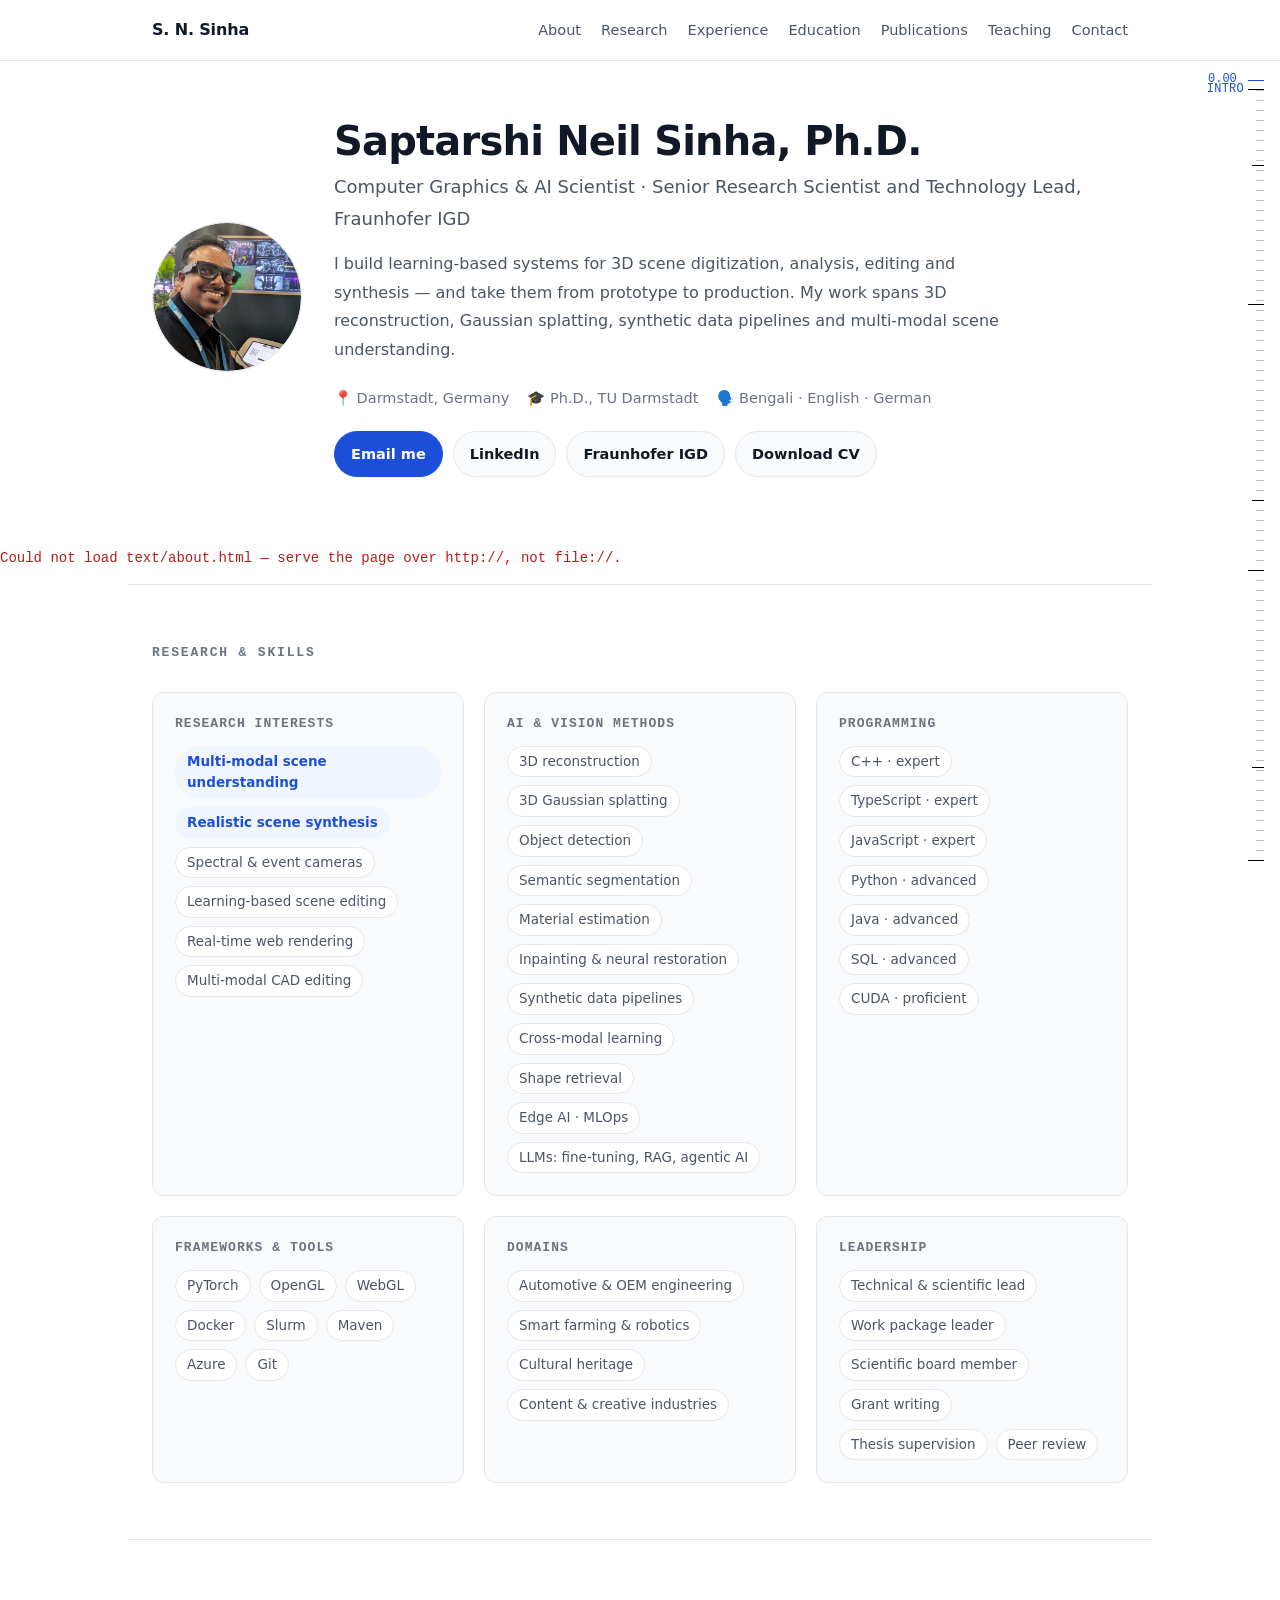
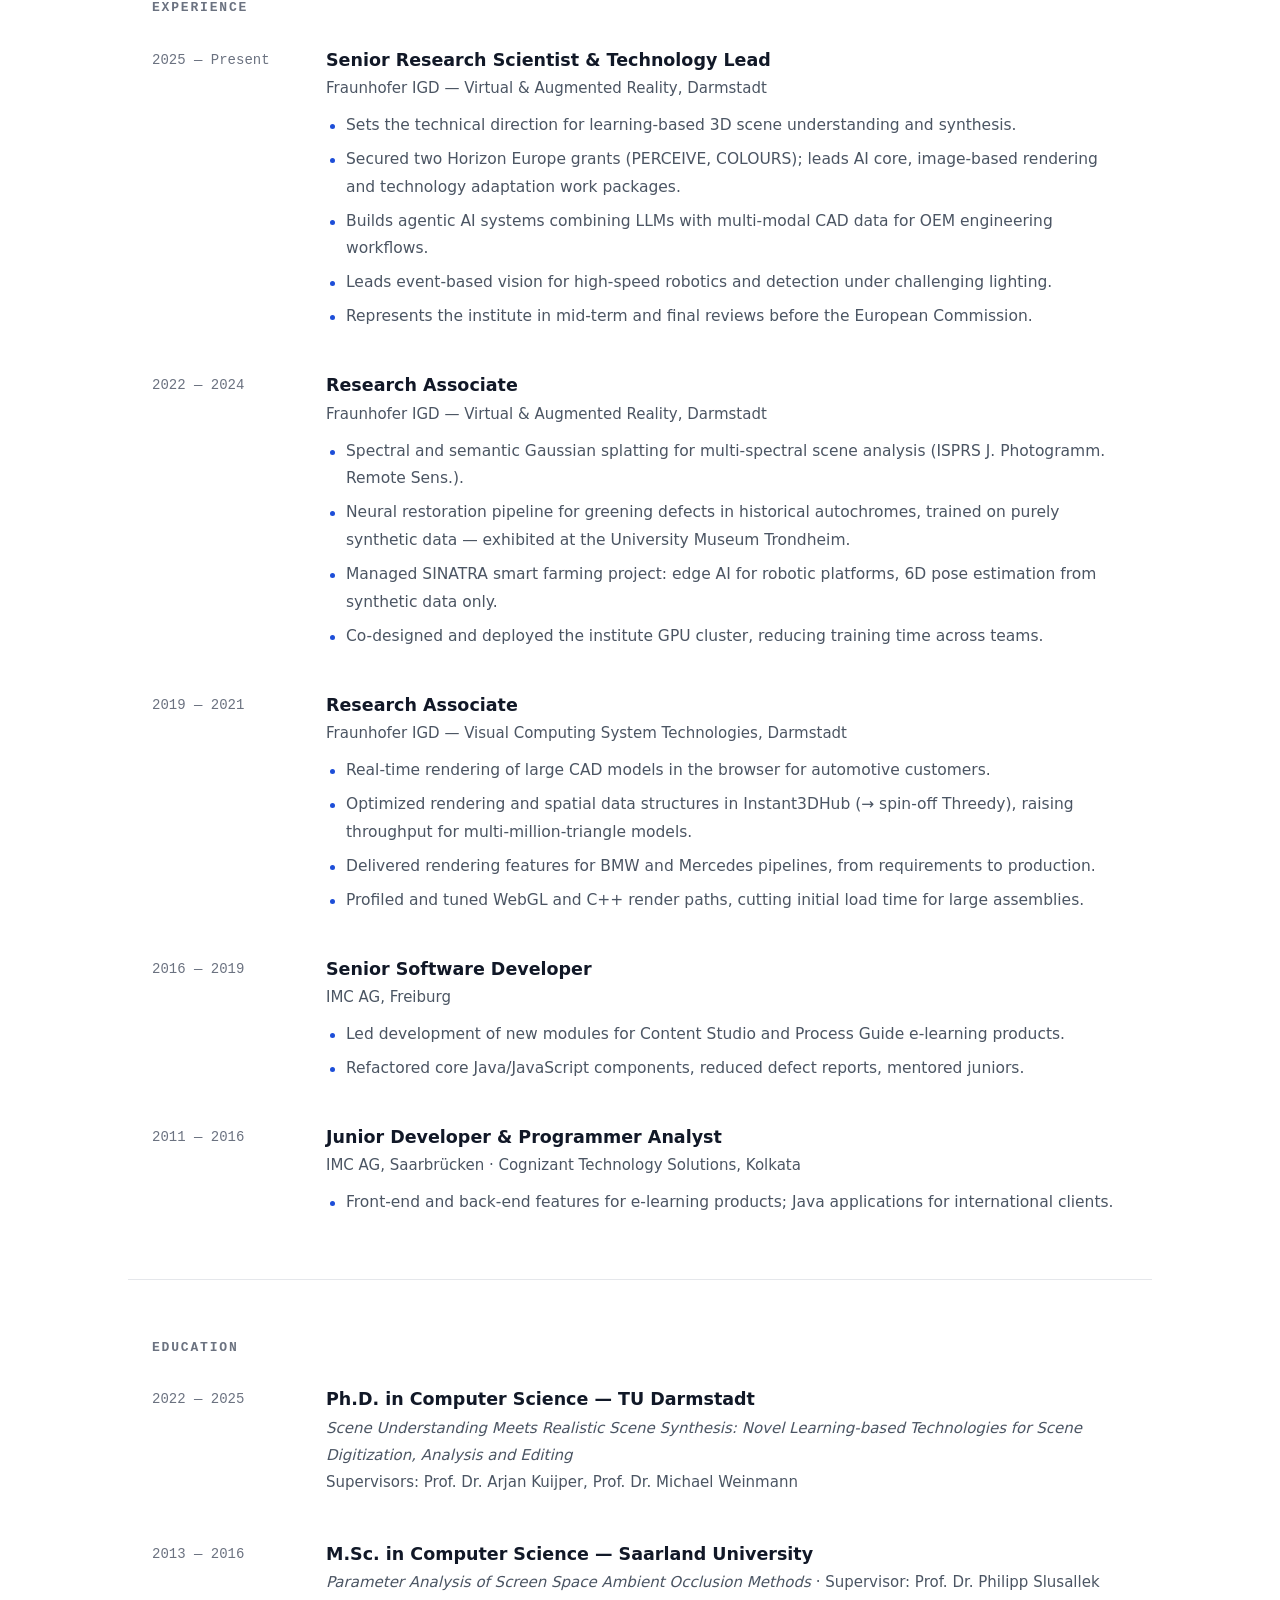
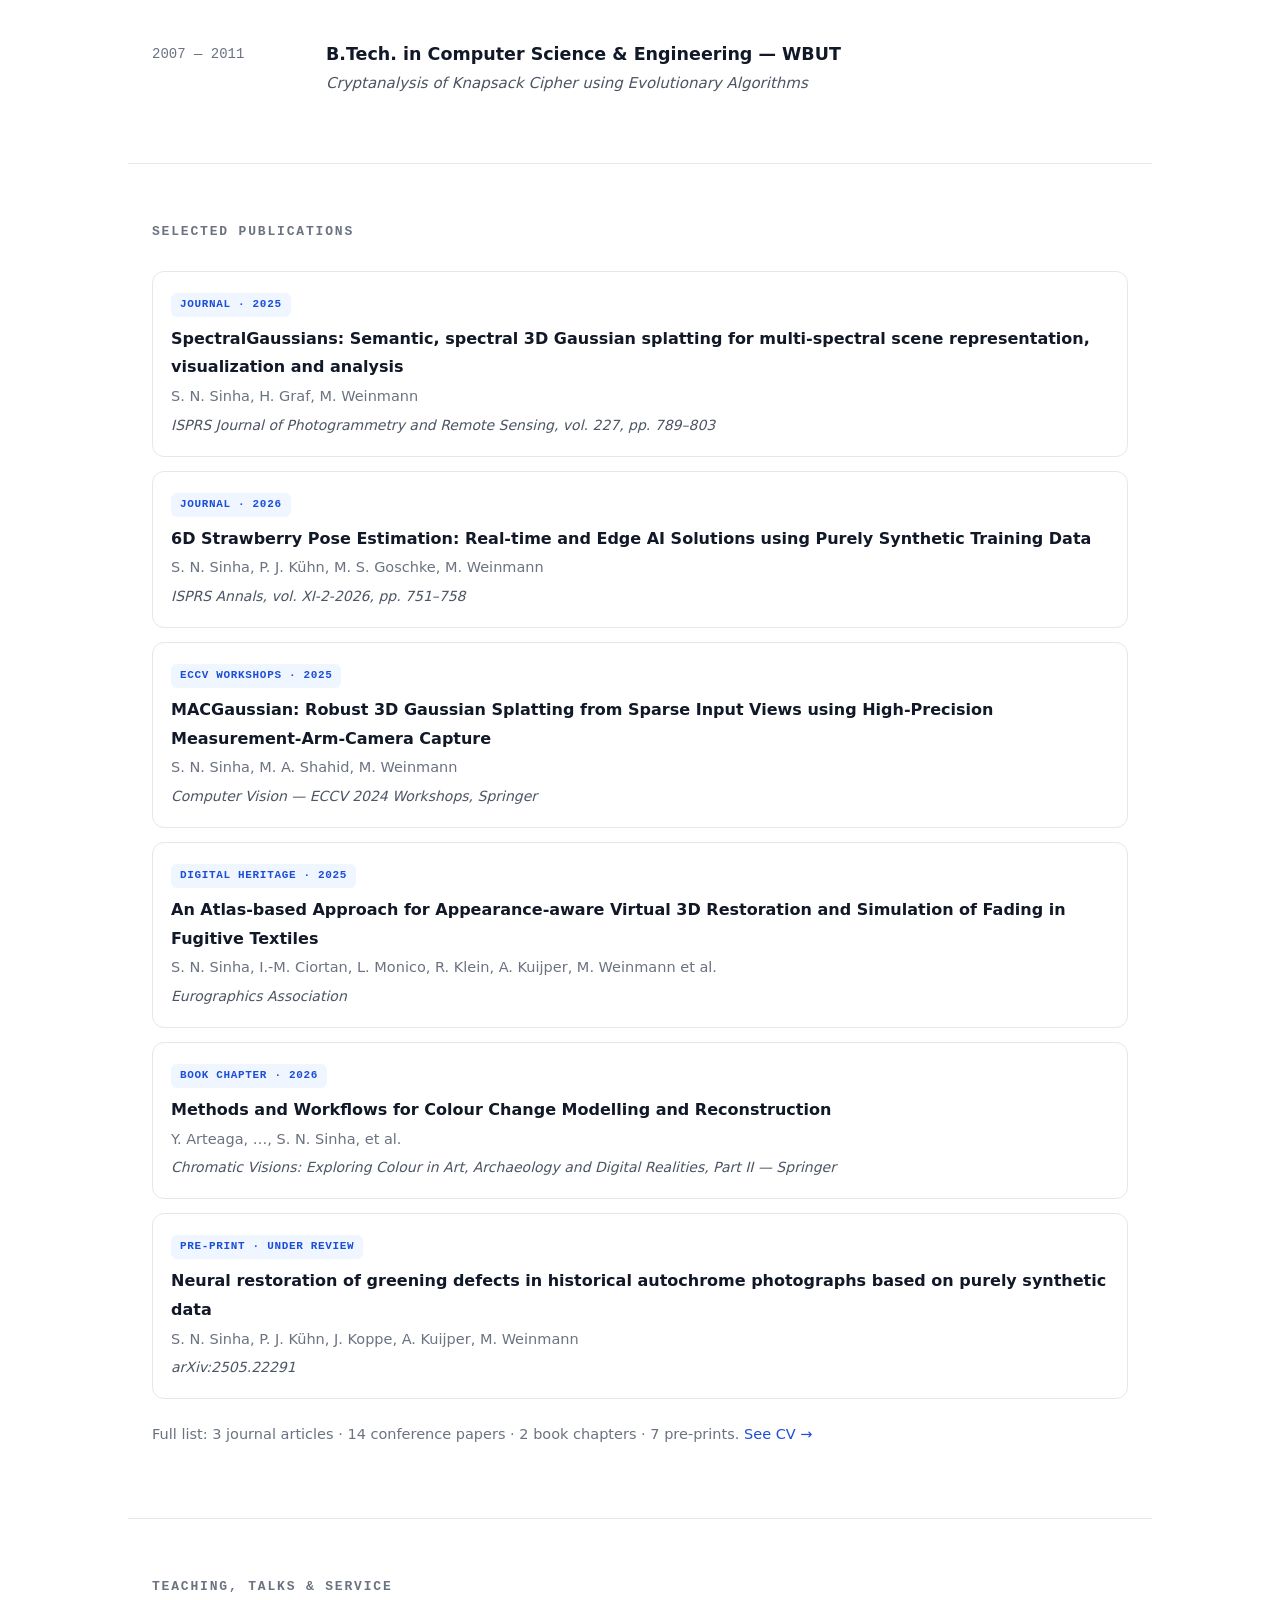
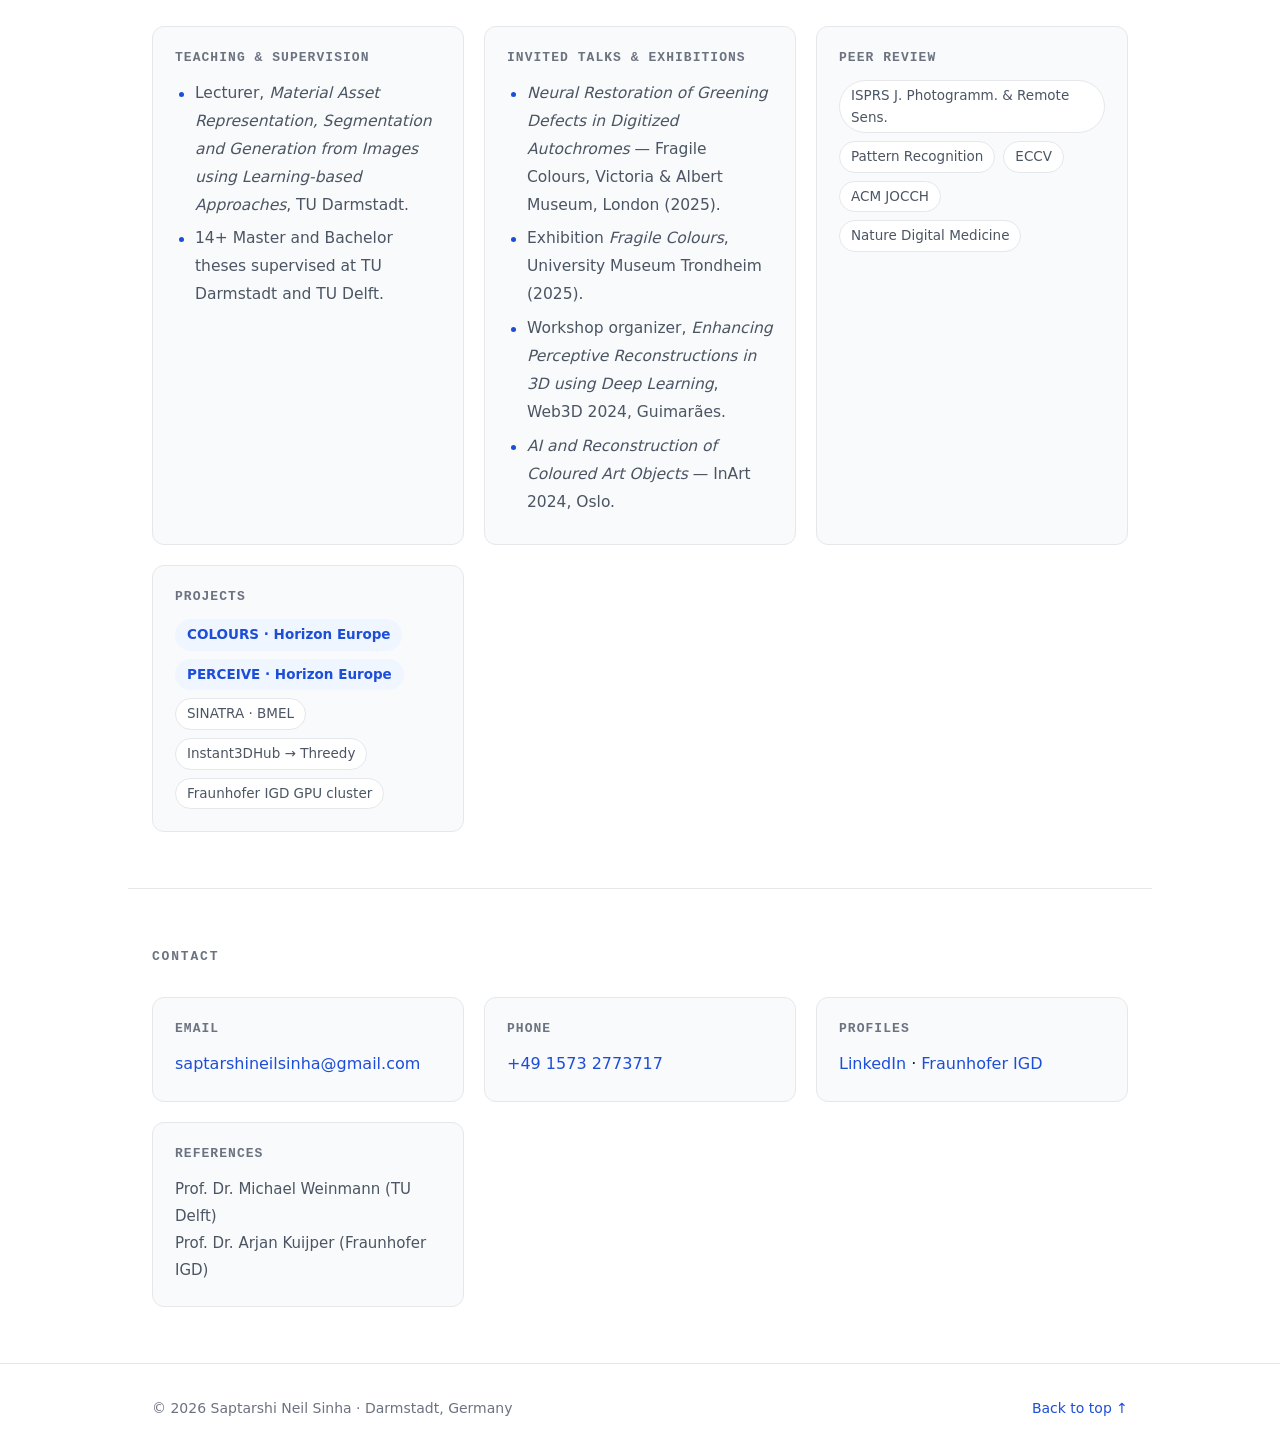
==== index.html @ 9a55208b "Adding the first structure of my personal website" ====
<!DOCTYPE html>
<html lang="en">
<head>
<meta charset="UTF-8">
<meta name="viewport" content="width=device-width, initial-scale=1.0">
<title>Saptarshi Neil Sinha, Ph.D. — Computer Graphics &amp; AI Scientist</title>
<meta name="description" content="Personal page of Saptarshi Neil Sinha, Ph.D. — Senior Research Scientist and Technology Lead at Fraunhofer IGD. 3D reconstruction, Gaussian splatting, multi-modal scene understanding.">
<link rel="stylesheet" href="css/style.css">
</head>
<body>

<!-- ============ SCROLL RAIL ============ -->
<aside class="rail" aria-hidden="true">
  <div class="rail-inner" id="rail">
    <div class="cursor" id="cursor">
      <div class="cursor-line"></div>
      <span class="cursor-num" id="cursorNum">0.00</span>
    </div>
  </div>
</aside>

<!-- Partials werden von js/include.js eingefügt -->
<div data-include="text/nav.html"></div>

<main id="top">
  <div data-include="text/hero.html"></div>
  <div data-include="text/about.html"></div>
  <div data-include="text/research.html"></div>
  <div data-include="text/experience.html"></div>
  <div data-include="text/education.html"></div>
  <div data-include="text/publications.html"></div>
  <div data-include="text/teaching.html"></div>
  <div data-include="text/contact.html"></div>
</main>

<div data-include="text/footer.html"></div>

<script src="js/include.js"></script>
<script src="js/rail.js"></script>
</body>
</html>
---- css/style.css ----
/* ============ Design tokens ============ */
:root{
  --font-sans: ui-sans-serif, system-ui, sans-serif, "Apple Color Emoji",
               "Segoe UI Emoji", "Segoe UI Symbol", "Noto Color Emoji";
  --font-mono: ui-monospace, SFMono-Regular, Menlo, Consolas, monospace;
  --fg:#111827; --fg-muted:#4b5563; --fg-subtle:#6b7280;
  --bg:#ffffff; --bg-soft:#f9fafb; --line:#e5e7eb;
  --accent:#1d4ed8;
  --accent-soft:#eff6ff;
  --tick:rgba(0,0,0,.25);
  --tick-dim:rgba(0,0,0,.10);
  --ink:#000;
  --radius:12px;
  --measure:1024px;
  --rail:20vw;
}
@media (prefers-color-scheme: dark){
  :root{
    --fg:#e5e7eb; --fg-muted:#9ca3af; --fg-subtle:#6b7280;
    --bg:#0b0f19; --bg-soft:#111827; --line:#1f2937;
    --accent:#60a5fa; --accent-soft:#0f1e3d;
    --tick:rgba(255,255,255,.28); --tick-dim:rgba(255,255,255,.10);
    --ink:#e5e7eb;
  }
}

/* ============ Reset ============ */
*,*::before,*::after{box-sizing:border-box;border:0 solid rgb(0,0,0);}
html{
  -webkit-text-size-adjust:100%; text-size-adjust:100%;
  tab-size:4; scroll-behavior:smooth; scroll-padding-top:5rem;
}
body{
  margin:0;
  font-family:var(--font-sans);
  font-feature-settings:"calt";
  font-variation-settings:normal;
  font-size:16px; line-height:1.8;
  color:var(--fg); background:var(--bg);
  -webkit-font-smoothing:antialiased;
  -moz-osx-font-smoothing:grayscale;
  -webkit-tap-highlight-color:rgba(0,0,0,0);
}
img{display:block;max-width:100%;height:auto;}
a{color:var(--accent);text-decoration:none;}
a:hover{text-decoration:underline;}
ul{margin:0;padding:0;list-style:none;}

/* ============ Layout ============ */
.wrap{
  display:block; width:100%; max-width:var(--measure);
  margin-inline:auto; padding-inline:24px; justify-self:center;
}
section{padding-block:56px;border-top:1px solid var(--line);}
section:first-of-type{border-top:0;}

/* ============ Scroll progress rail ============ */
.rail{
  position:fixed;
  top:80px; right:0; bottom:40px;
  width:100%; max-width:var(--rail);
  padding-left:40px;
  display:flex; justify-content:flex-end;
  z-index:50;
  pointer-events:none;
}
@media (max-width:1023px){ .rail{display:none;} }

.rail-inner{position:relative;height:100%;width:100%;}

.tick{
  position:absolute; right:16px; top:var(--position);
  display:grid; width:96px; align-items:center; justify-content:end;
  pointer-events:auto;
}
.tick-line{
  height:1px; width:8px; background:var(--tick);
  transition:width .1s ease, background-color .1s ease;
}
.tick[data-dim="true"] .tick-line{background:var(--tick-dim);}
.tick-hit{position:absolute;inset-inline:0;height:8px;cursor:pointer;}
.tick:hover .tick-line{width:16px;background:var(--ink);}

.marker{
  position:absolute; right:16px; top:var(--yPosition);
  height:1px; width:var(--indent); background:var(--ink);
}

.rail-label{
  position:absolute; right:var(--indent); top:var(--yPosition);
  display:flex; align-items:center; height:12px;
  font-family:var(--font-mono); font-size:12px; line-height:1;
  text-transform:uppercase; letter-spacing:.02em;
  color:var(--ink);
  opacity:0; transition:opacity .3s ease, transform .15s ease;
  pointer-events:auto; white-space:nowrap;
}
.rail-inner:hover .rail-label{opacity:1;}
.rail-label:hover{transform:translateX(-2px);}
.rail-label a{color:inherit;text-align:right;cursor:pointer;}
.rail-label a:hover{color:var(--accent);text-decoration:none;}
.rail-label[data-active="true"]{opacity:1;}
.rail-label[data-active="true"] a{color:var(--accent);}

.cursor{
  position:absolute; right:16px; top:0; z-index:20;
  transition:top .08s linear;
}
.cursor-line{height:1px;width:16px;background:var(--accent);}
.cursor-num{
  position:absolute; top:0; left:-40px; transform:translateY(-50%);
  font-family:var(--font-mono); font-size:12px; color:var(--accent);
  transition:opacity .3s ease; font-variant-numeric:tabular-nums;
}
.rail-inner:hover .cursor-num{opacity:0;}

/* ============ Nav ============ */
header.nav{
  position:sticky; top:0; z-index:60;
  backdrop-filter:saturate(180%) blur(10px);
  background:color-mix(in srgb, var(--bg) 82%, transparent);
  border-bottom:1px solid var(--line);
}
.nav-inner{display:flex;align-items:center;justify-content:space-between;gap:16px;height:60px;}
.brand{font-weight:700;letter-spacing:-.01em;color:var(--fg);}
.nav-links{display:flex;gap:20px;flex-wrap:wrap;font-size:14.5px;}
.nav-links a{color:var(--fg-muted);}
.nav-links a:hover{color:var(--accent);text-decoration:none;}
@media (max-width:720px){.nav-links{display:none;}}

/* ============ Hero ============ */
.hero{display:grid;grid-template-columns:150px 1fr;gap:32px;align-items:center;}
@media (max-width:720px){.hero{grid-template-columns:1fr;gap:20px;}}
.avatar{
  width:150px;height:150px;border-radius:50%;
  background:linear-gradient(135deg,var(--accent-soft),var(--bg-soft));
  border:1px solid var(--line);
  display:flex;align-items:center;justify-content:center;
  font-size:40px;font-weight:700;color:var(--accent);overflow:hidden;
}
/* Profilfoto füllt den Kreis */
.avatar img{width:100%;height:100%;object-fit:cover;border-radius:50%;}

h1{font-size:clamp(28px,4.2vw,40px);line-height:1.2;margin:0 0 6px;letter-spacing:-.02em;}
.role{font-size:18px;color:var(--fg-muted);margin:0 0 14px;}
.lede{max-width:66ch;color:var(--fg-muted);margin:0 0 20px;}
.meta{display:flex;flex-wrap:wrap;gap:8px 18px;font-size:14.5px;color:var(--fg-subtle);margin-bottom:20px;}
.btns{display:flex;flex-wrap:wrap;gap:10px;}
.btn{
  display:inline-flex;align-items:center;gap:8px;
  padding:9px 16px;border-radius:9999px;font-size:14.5px;font-weight:550;
  border:1px solid var(--line);color:var(--fg);background:var(--bg-soft);
  transition:transform .15s ease,border-color .15s ease;
}
.btn:hover{text-decoration:none;border-color:var(--accent);transform:translateY(-1px);}
.btn--primary{background:var(--accent);color:#fff;border-color:var(--accent);}
.btn--primary:hover{color:#fff;}

/* ============ Headings ============ */
h2{font-size:13px;text-transform:uppercase;letter-spacing:.14em;color:var(--fg-subtle);
   margin:0 0 28px;font-weight:650;font-family:var(--font-mono);}
h3{font-size:17.5px;margin:0 0 2px;line-height:1.45;}

/* ============ Timeline ============ */
.tl{display:grid;gap:36px;}
.tl-item{display:grid;grid-template-columns:150px 1fr;gap:24px;}
@media (max-width:720px){.tl-item{grid-template-columns:1fr;gap:6px;}}
.tl-when{font-size:14px;color:var(--fg-subtle);font-variant-numeric:tabular-nums;font-family:var(--font-mono);}
.tl-where{font-size:15px;color:var(--fg-muted);margin:0 0 10px;}
.bullets li{position:relative;padding-left:20px;margin-bottom:6px;color:var(--fg-muted);font-size:15.5px;}
.bullets li::before{content:"";position:absolute;left:4px;top:12px;width:5px;height:5px;
  border-radius:50%;background:var(--accent);}

/* ============ Cards & chips ============ */
.grid{display:grid;grid-template-columns:repeat(auto-fit,minmax(260px,1fr));gap:20px;}
.card{background:var(--bg-soft);border:1px solid var(--line);border-radius:var(--radius);padding:22px;}
.card h3{font-size:13px;text-transform:uppercase;letter-spacing:.08em;color:var(--fg-subtle);
         margin-bottom:12px;font-family:var(--font-mono);}
.chips{display:flex;flex-wrap:wrap;gap:8px;}
.chip{font-size:13.5px;line-height:1.6;padding:4px 11px;border-radius:9999px;
      background:var(--bg);border:1px solid var(--line);color:var(--fg-muted);}
.chip--hl{background:var(--accent-soft);border-color:transparent;color:var(--accent);font-weight:550;}

/* ============ Stats ============ */
.stats{display:grid;grid-template-columns:repeat(auto-fit,minmax(150px,1fr));gap:20px;}
.stat{text-align:center;padding:20px;border:1px solid var(--line);border-radius:var(--radius);}
.stat b{display:block;font-size:30px;line-height:1.2;letter-spacing:-.02em;font-variant-numeric:tabular-nums;}
.stat span{font-size:13.5px;color:var(--fg-subtle);}

/* ============ Publications ============ */
.pubs{display:grid;gap:14px;}
.pub{padding:16px 18px;border:1px solid var(--line);border-radius:var(--radius);transition:border-color .15s ease;}
.pub:hover{border-color:var(--accent);}
.pub .t{font-weight:600;display:block;}
.pub .a{font-size:14.5px;color:var(--fg-subtle);}
.pub .v{font-size:14px;color:var(--fg-muted);font-style:italic;}
.tag{display:inline-block;font-family:var(--font-mono);font-size:11px;font-weight:650;
     letter-spacing:.06em;text-transform:uppercase;color:var(--accent);
     background:var(--accent-soft);padding:2px 9px;border-radius:6px;margin-bottom:8px;}

/* ============ Footer ============ */
footer{border-top:1px solid var(--line);padding-block:32px;font-size:14px;color:var(--fg-subtle);}
.foot-inner{display:flex;flex-wrap:wrap;gap:12px;justify-content:space-between;}

@media print{.nav,.btns,.rail{display:none;} section{padding-block:24px;}}
@media (prefers-reduced-motion:reduce){
  html{scroll-behavior:auto;}
  *{transition-duration:.01ms !important;}
}
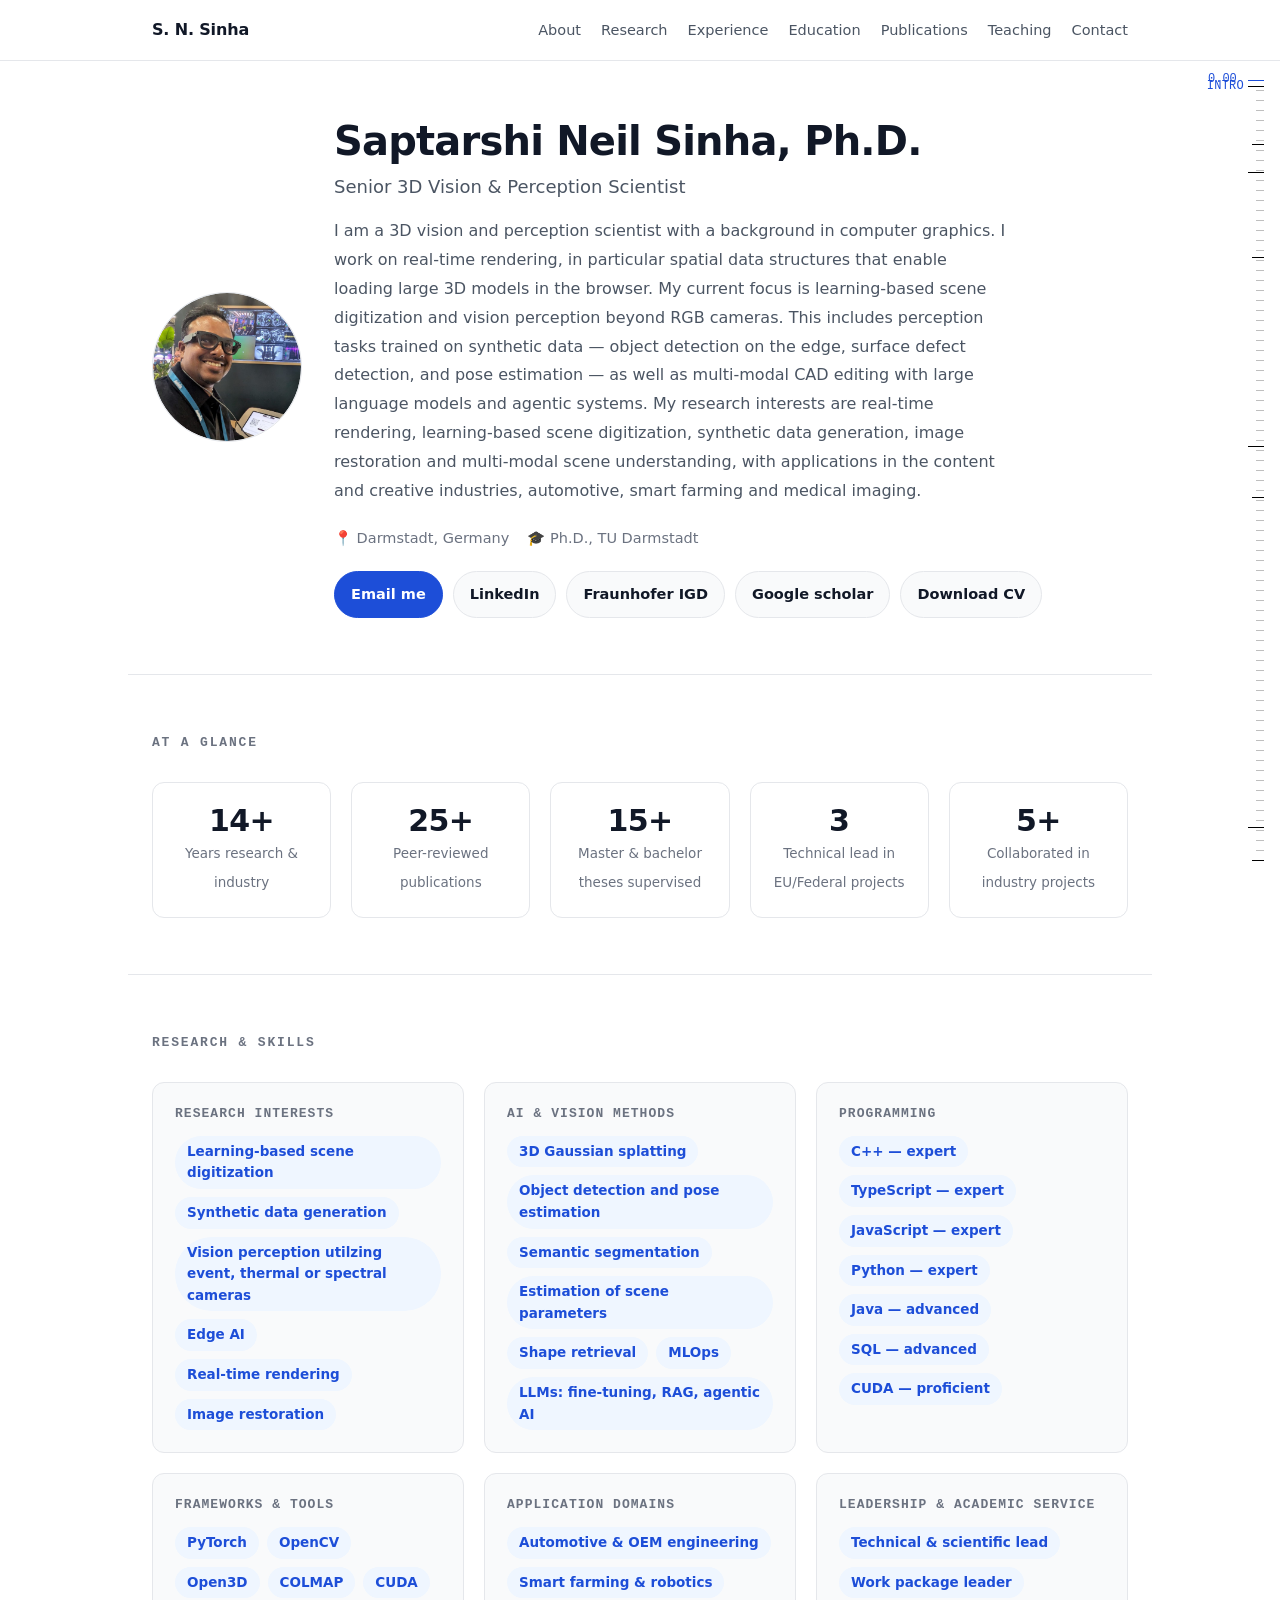
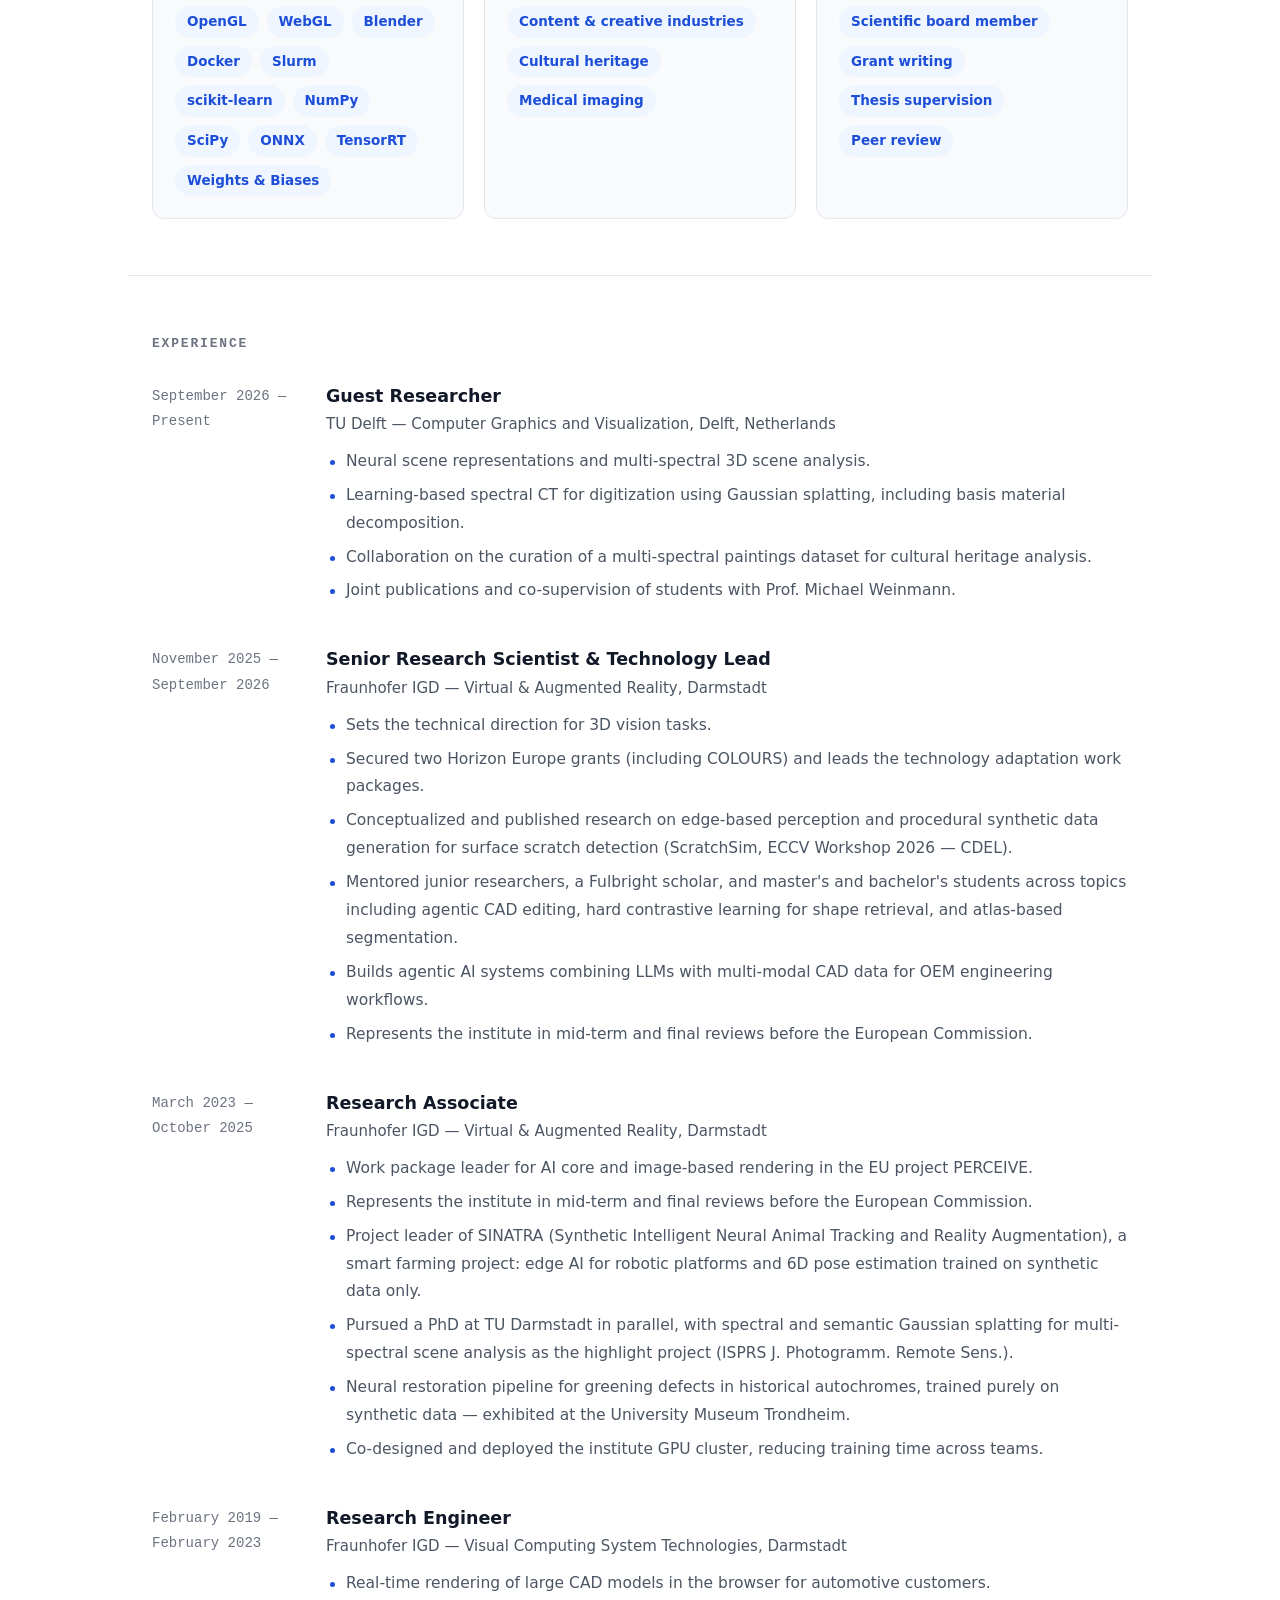
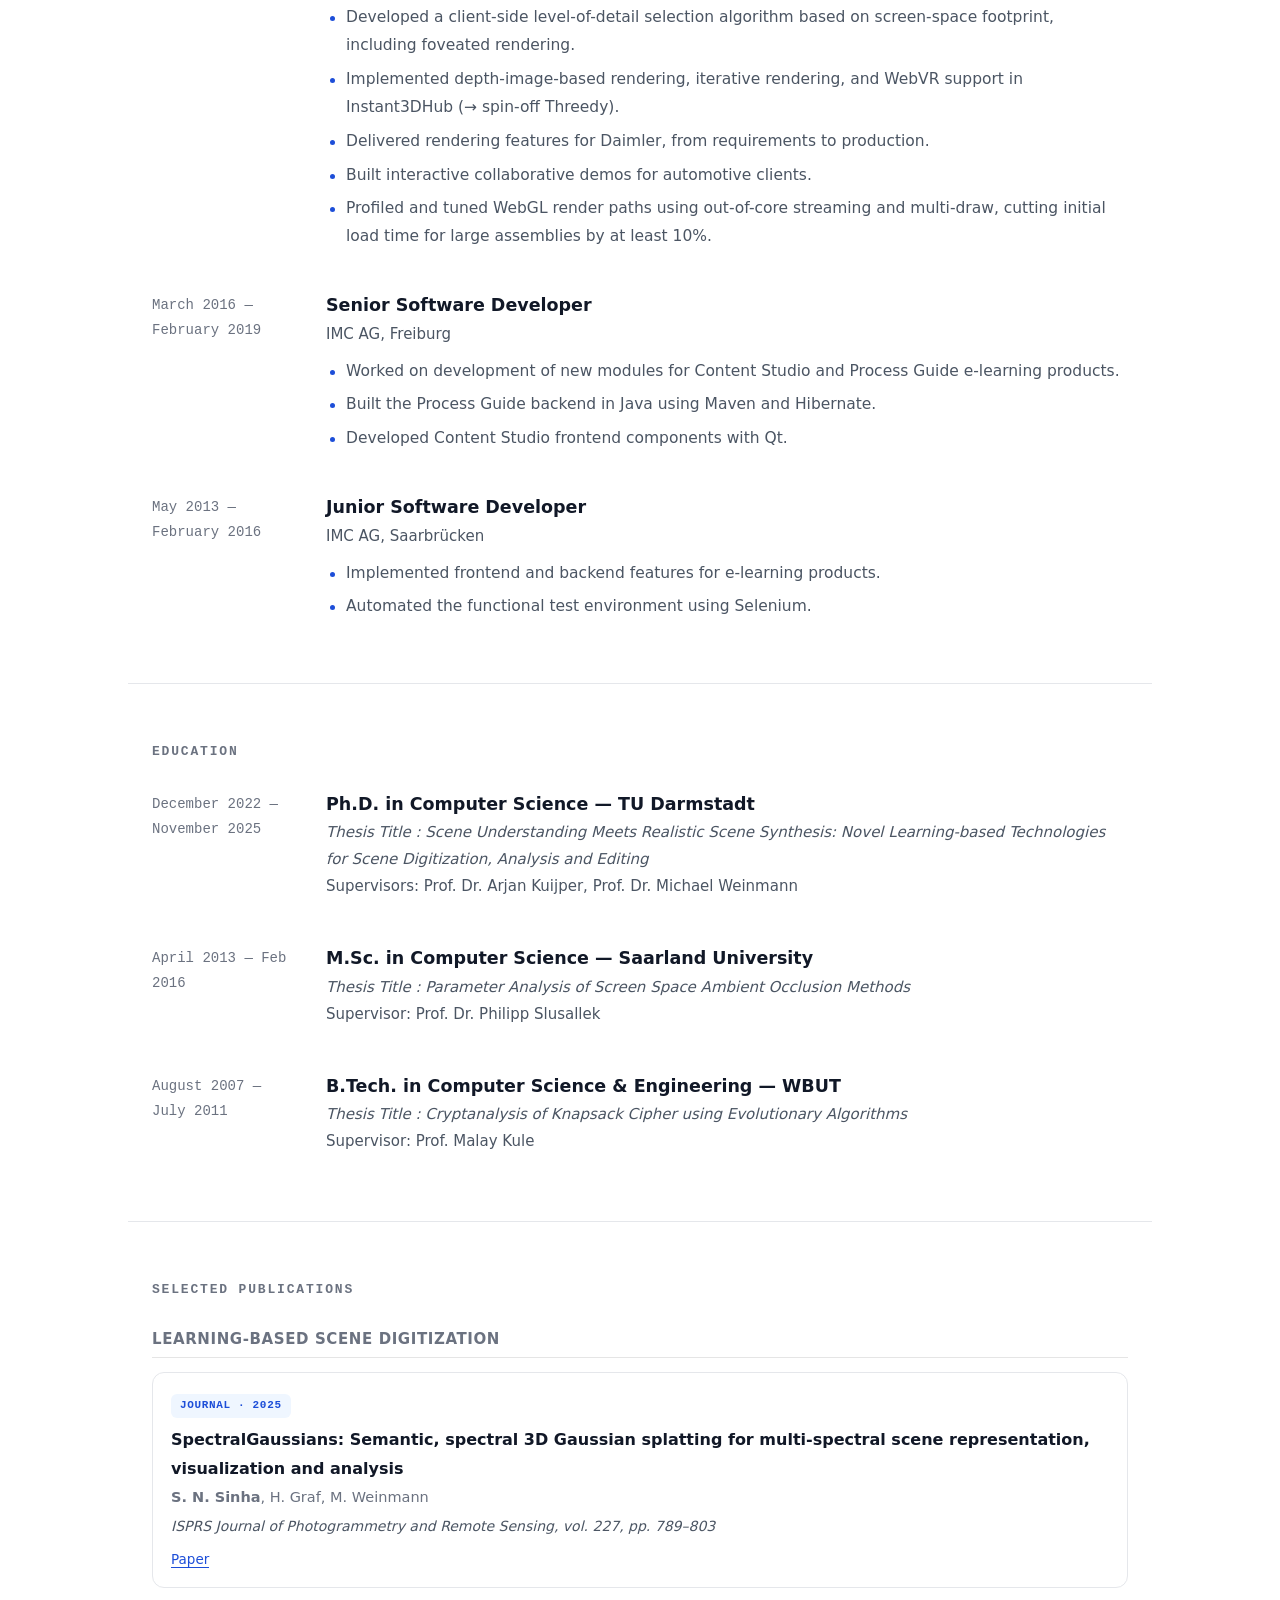
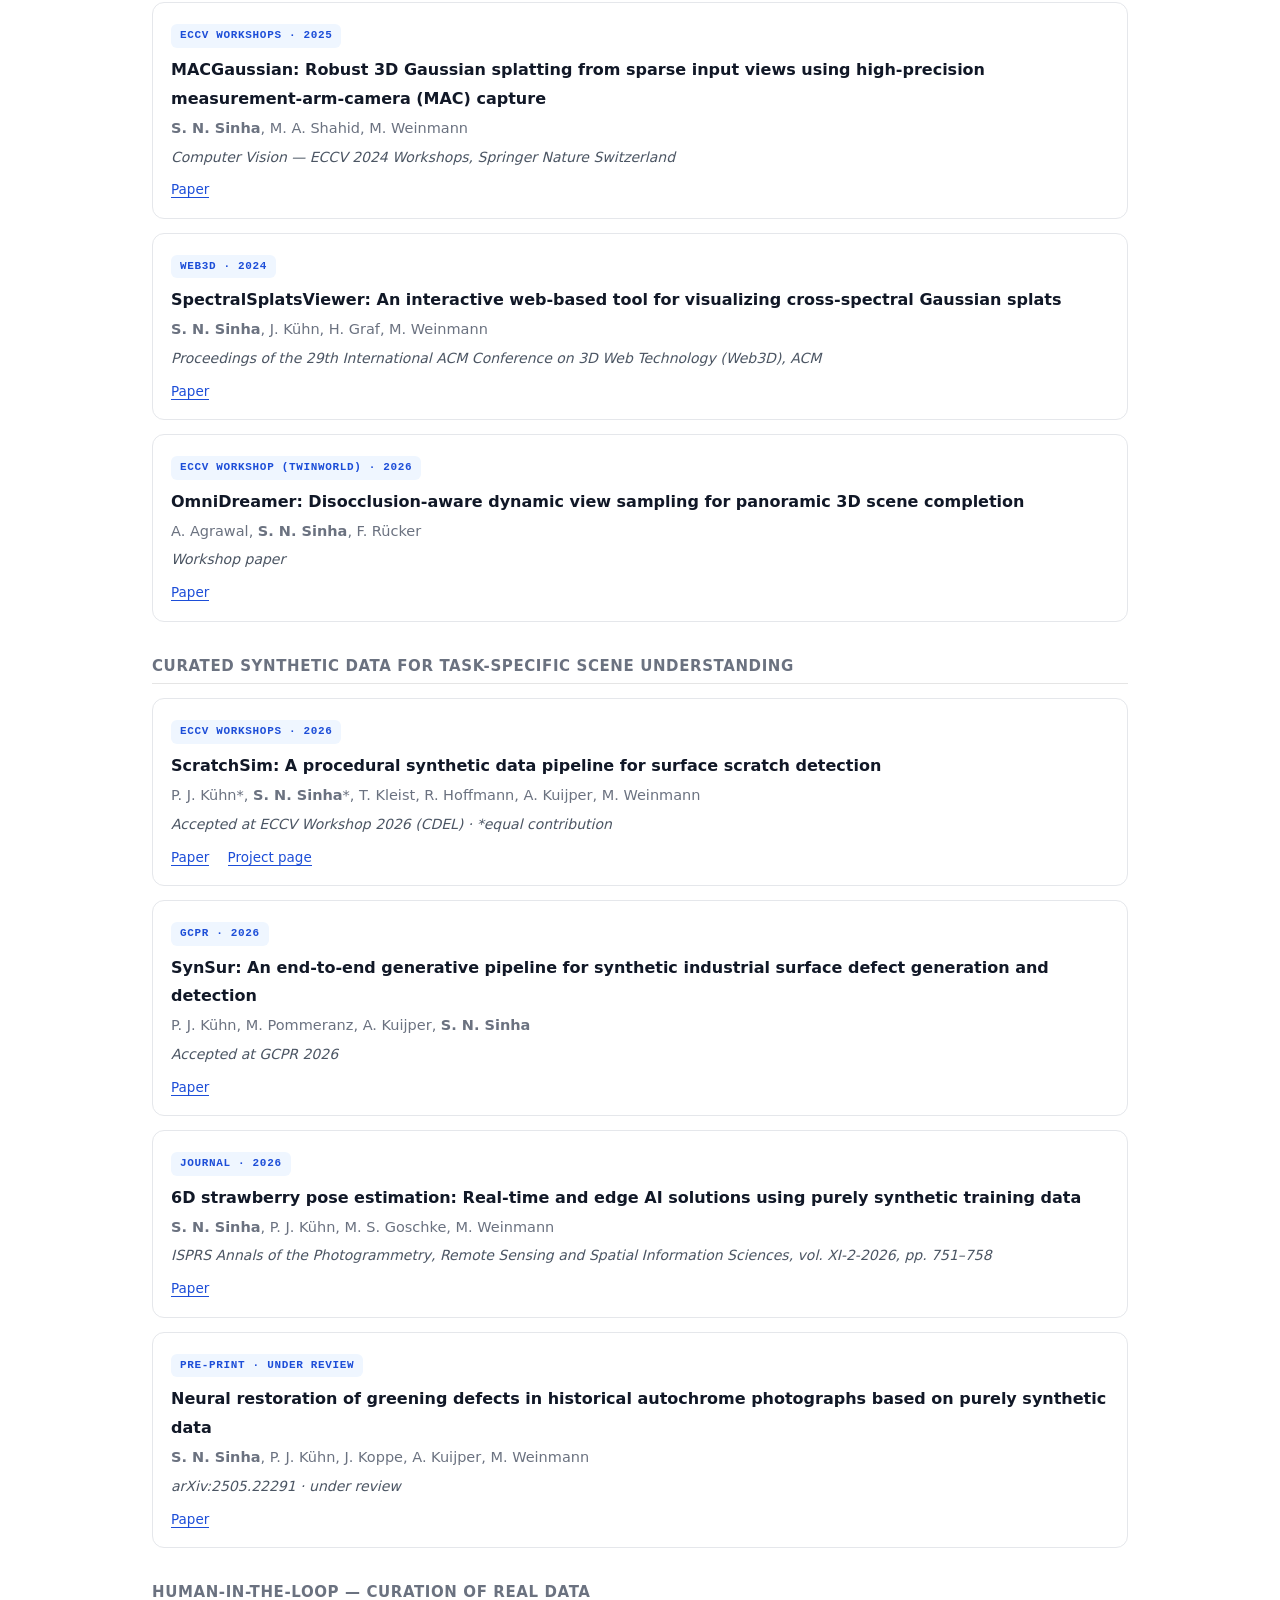
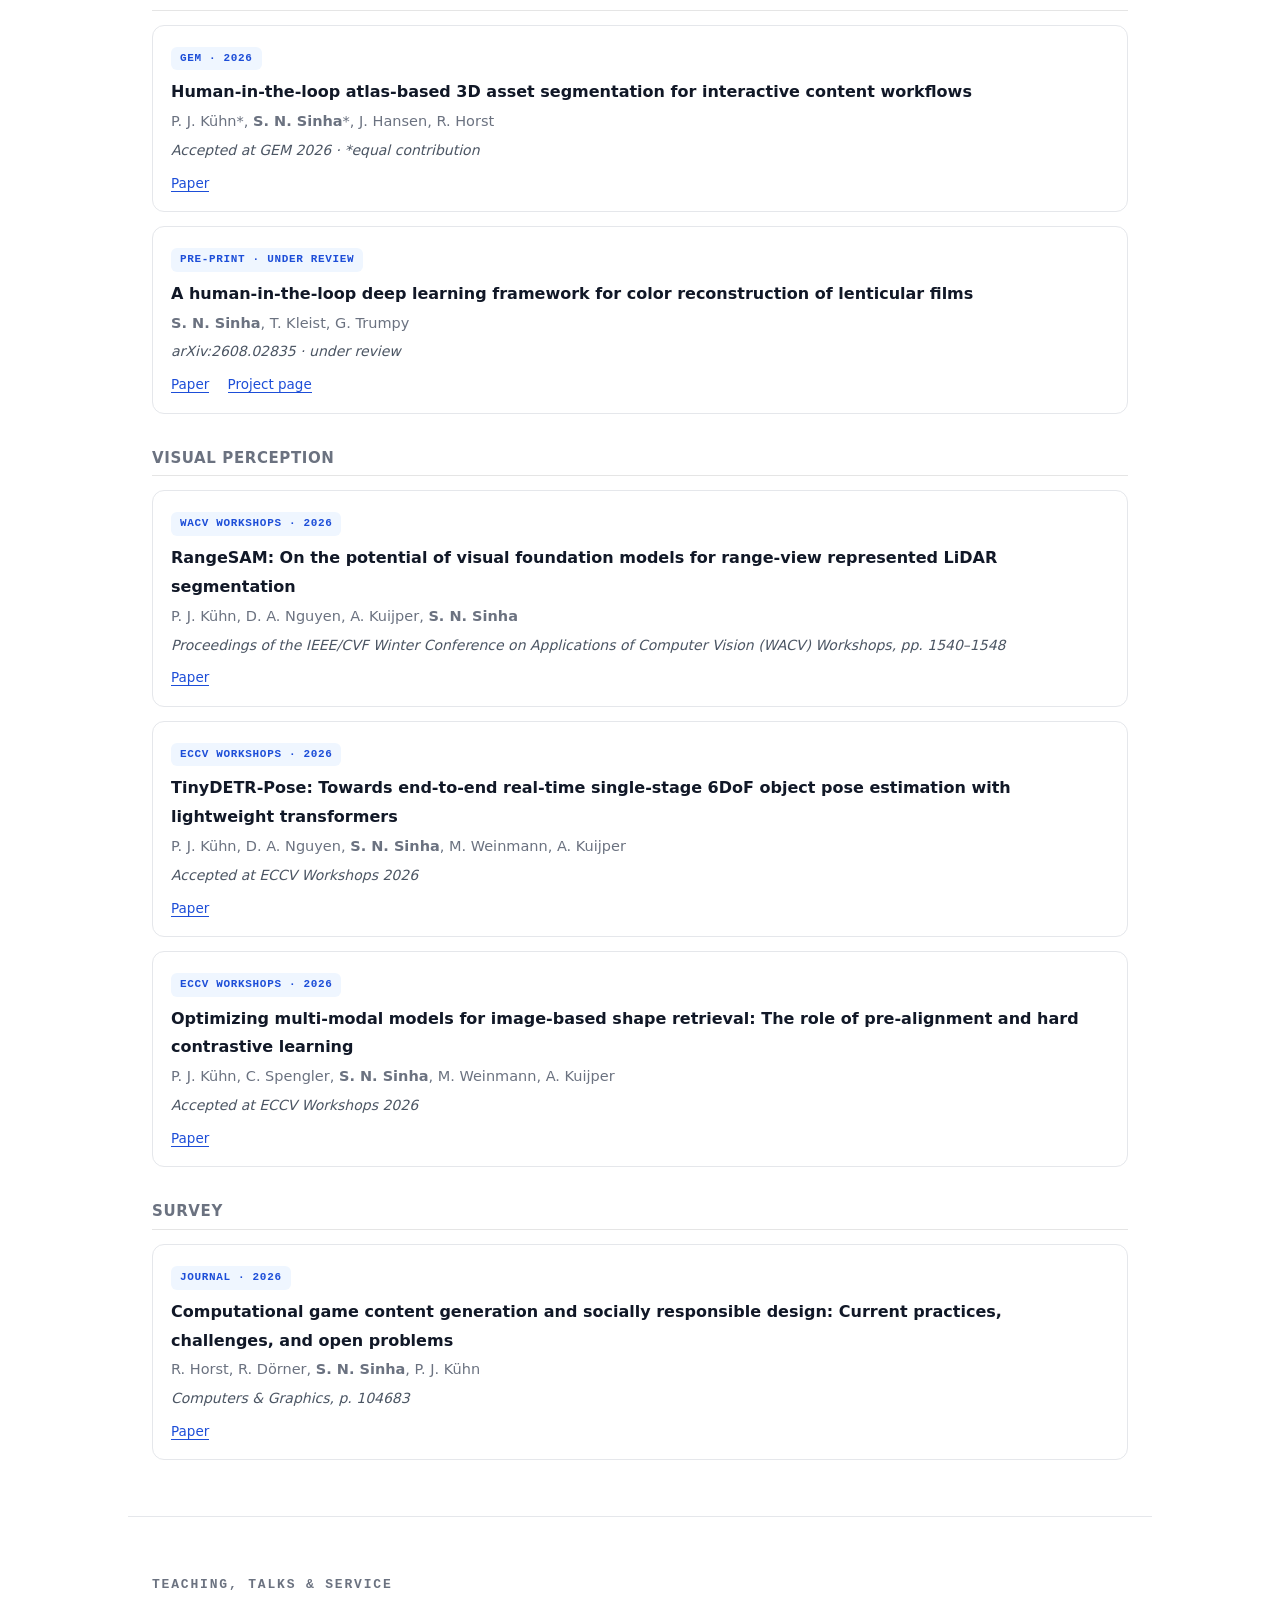
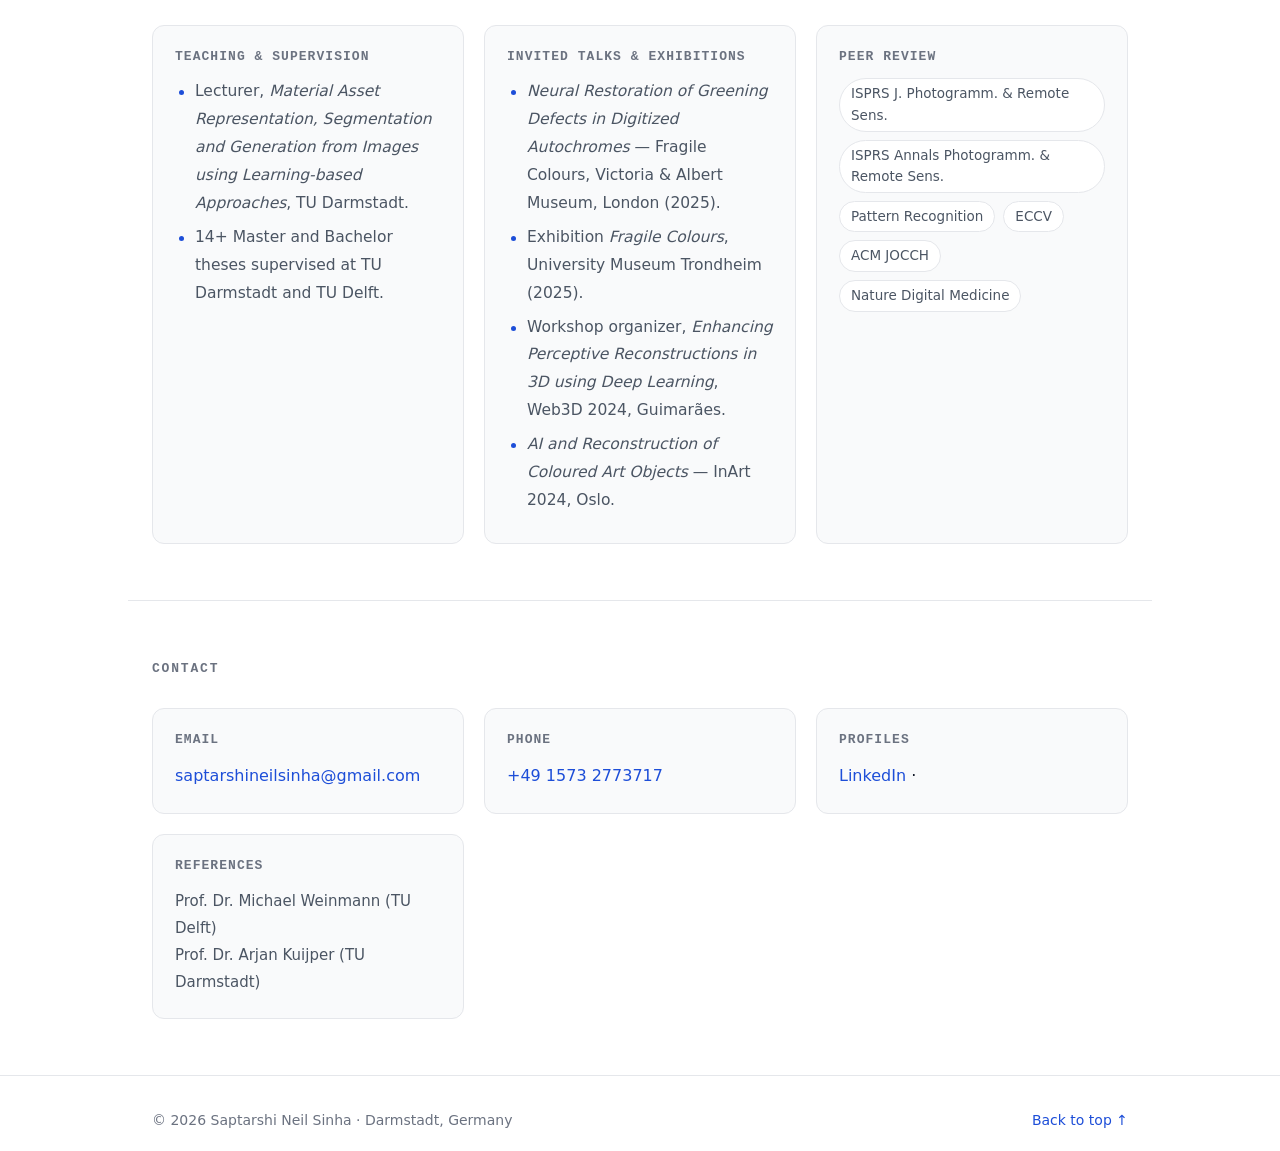
==== commit 638d1709: "Updating my first version" ====
--- a/index.html
+++ b/index.html
@@ -4,7 +4,7 @@
 <meta charset="UTF-8">
 <meta name="viewport" content="width=device-width, initial-scale=1.0">
 <title>Saptarshi Neil Sinha, Ph.D. — Computer Graphics &amp; AI Scientist</title>
-<meta name="description" content="Personal page of Saptarshi Neil Sinha, Ph.D. — Senior Research Scientist and Technology Lead at Fraunhofer IGD. 3D reconstruction, Gaussian splatting, multi-modal scene understanding.">
+<meta name="description" content="Personal page of Saptarshi Neil Sinha, Ph.D. —  enior 3D Vision & Perception Scientist">
 <link rel="stylesheet" href="css/style.css">
 </head>
 <body>
--- a/css/style.css
+++ b/css/style.css
@@ -206,4 +206,28 @@
 @media (prefers-reduced-motion:reduce){
   html{scroll-behavior:auto;}
   *{transition-duration:.01ms !important;}
-}+}
+
+.pub-group{
+  margin: 34px 0 14px;
+  font-size: 15px;
+  font-weight: 600;
+  letter-spacing: .04em;
+  text-transform: uppercase;
+  color: var(--fg-subtle);
+  border-bottom: 1px solid var(--rule, #e5e5e5);
+  padding-bottom: 6px;
+}
+.pub-group:first-of-type{ margin-top: 18px; }
+
+.pub .links{
+  display: block;
+  margin-top: 6px;
+  font-size: 13.5px;
+}
+.pub .links a{
+  margin-right: 14px;
+  text-decoration: none;
+  border-bottom: 1px solid currentColor;
+}
+.pub .a strong{ font-weight: 700; }
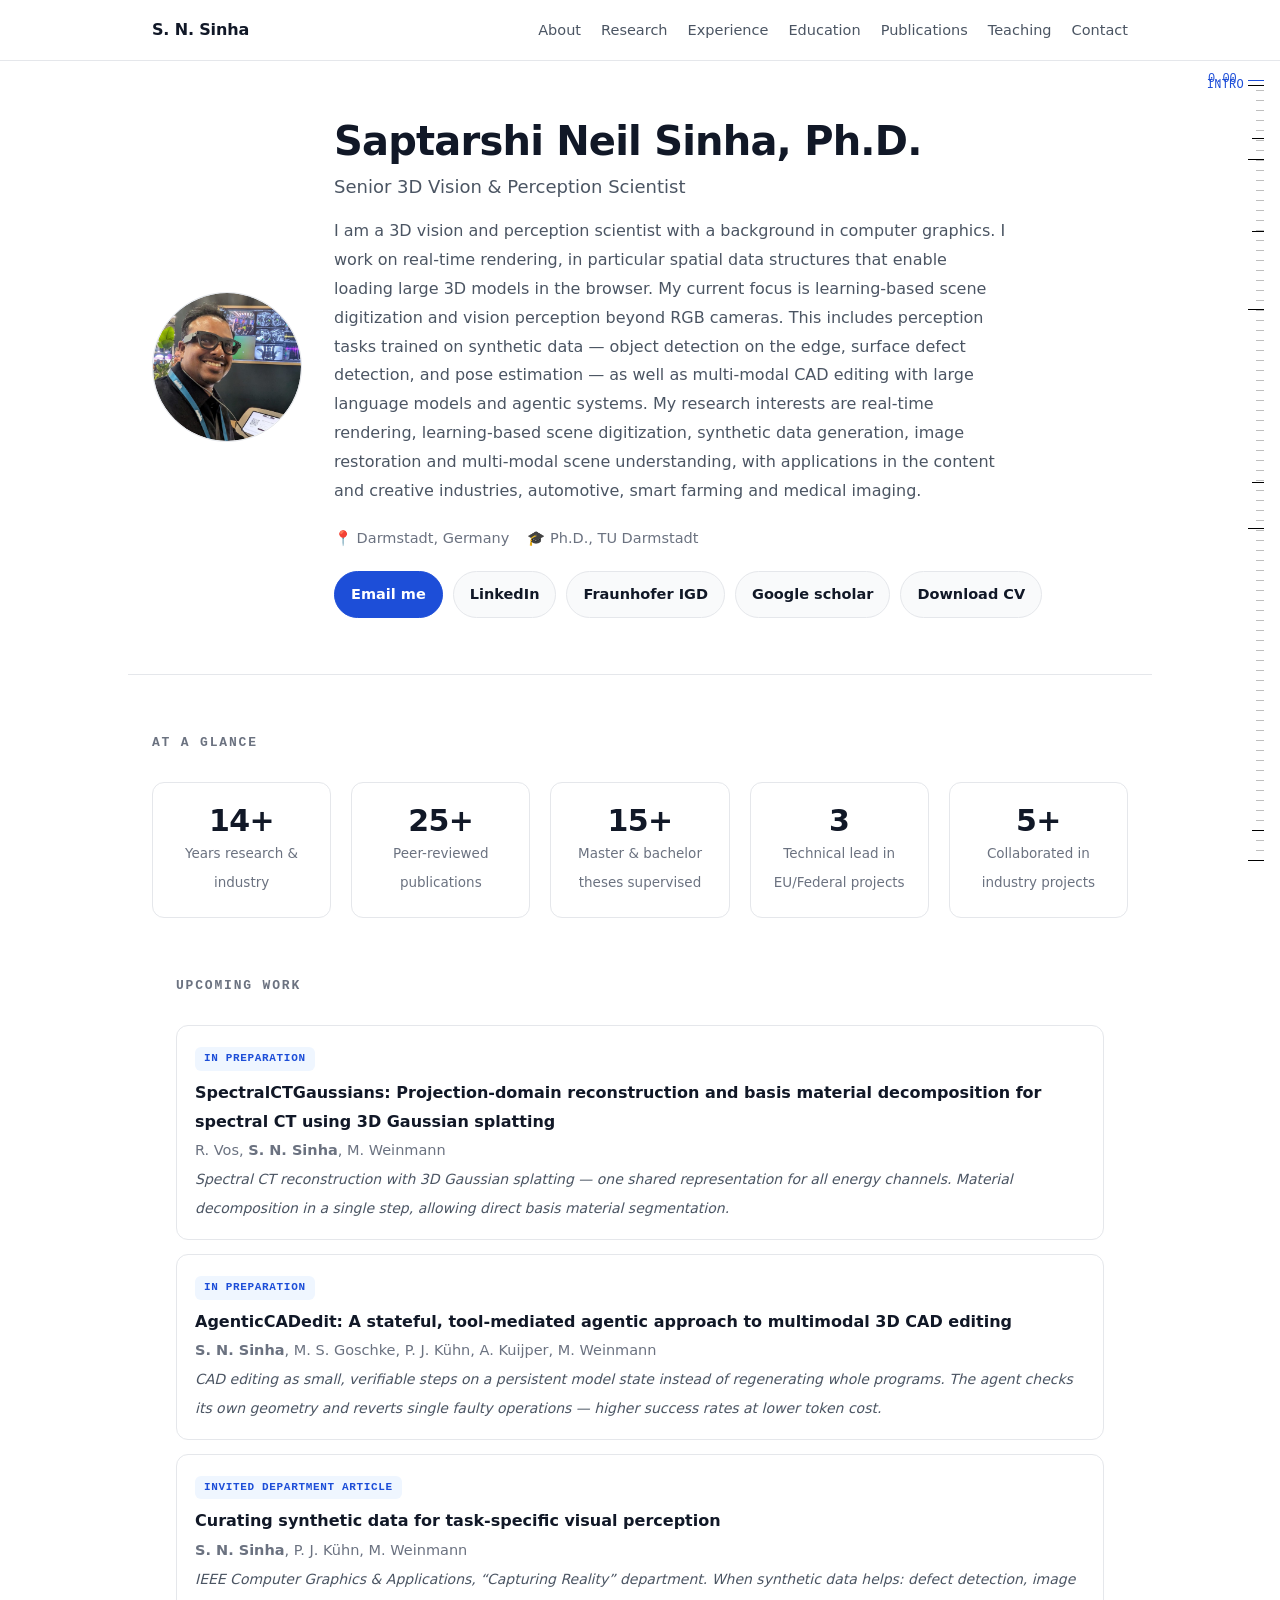
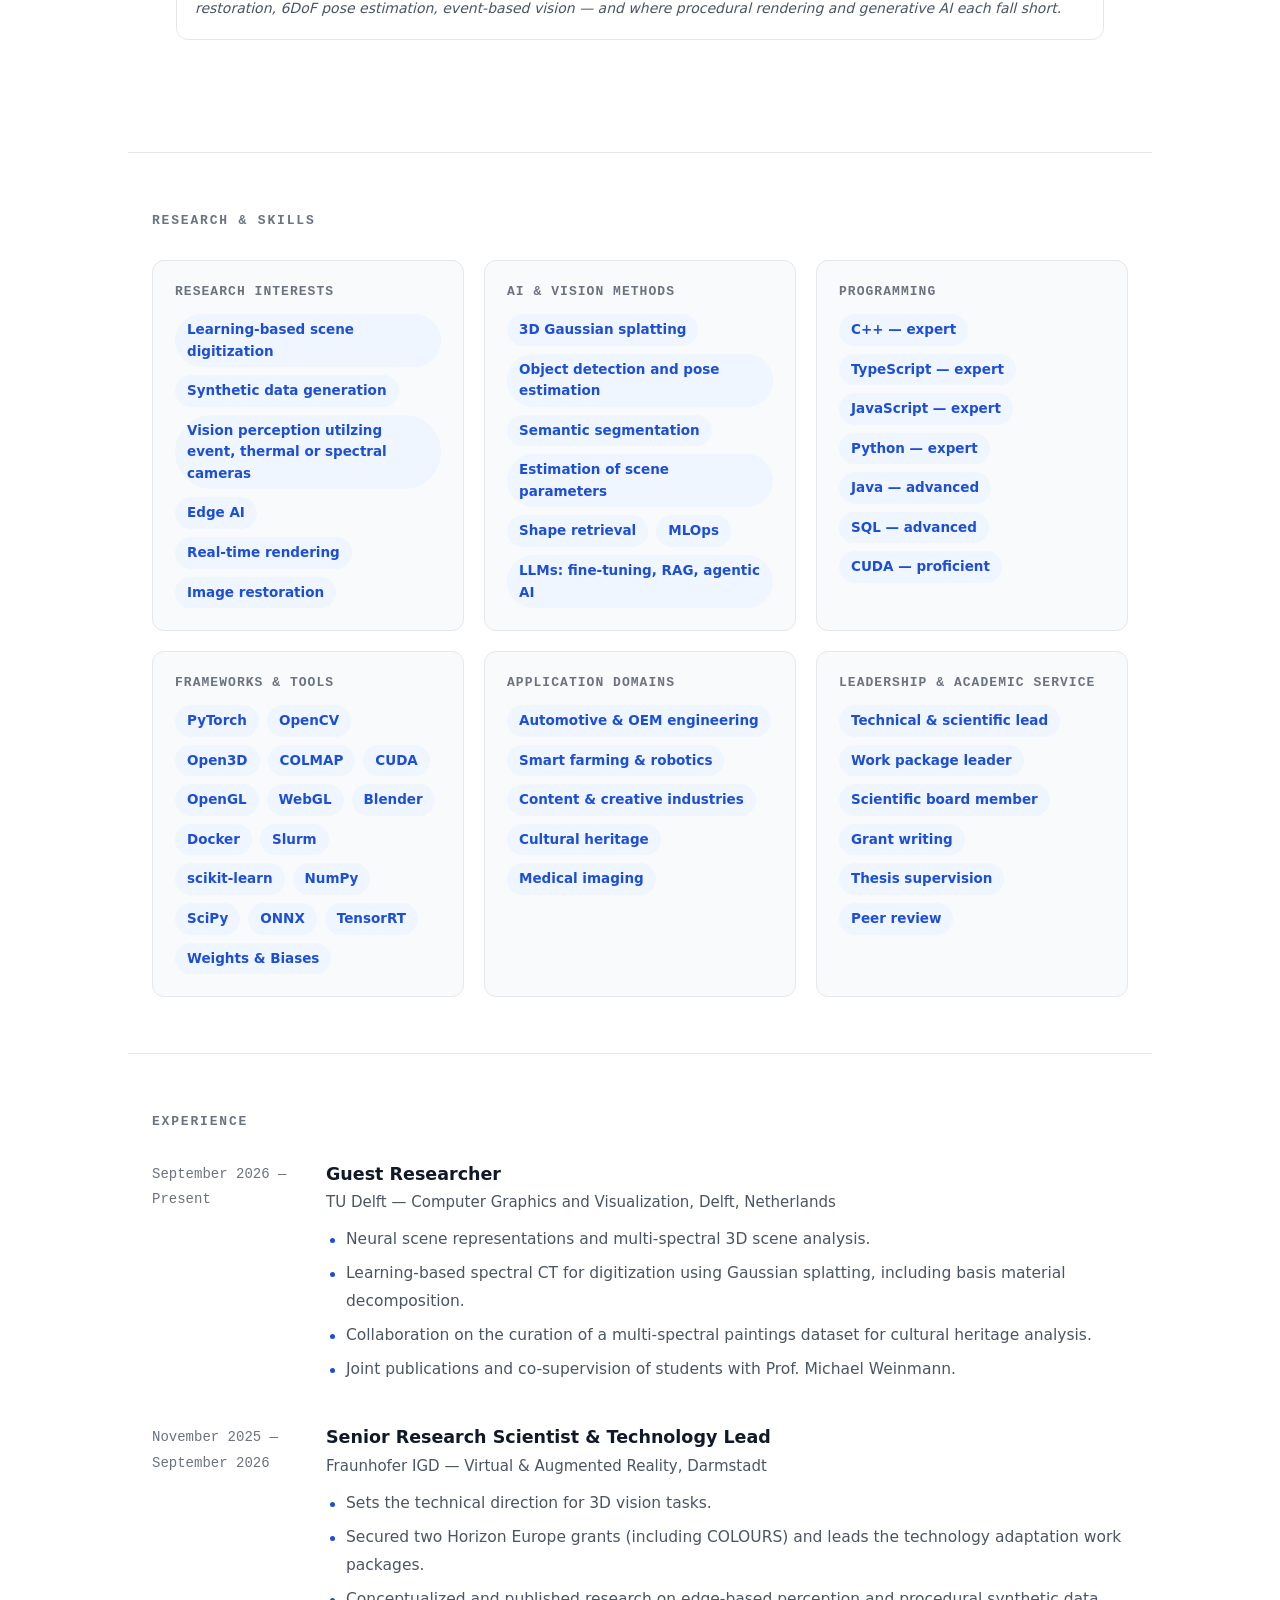
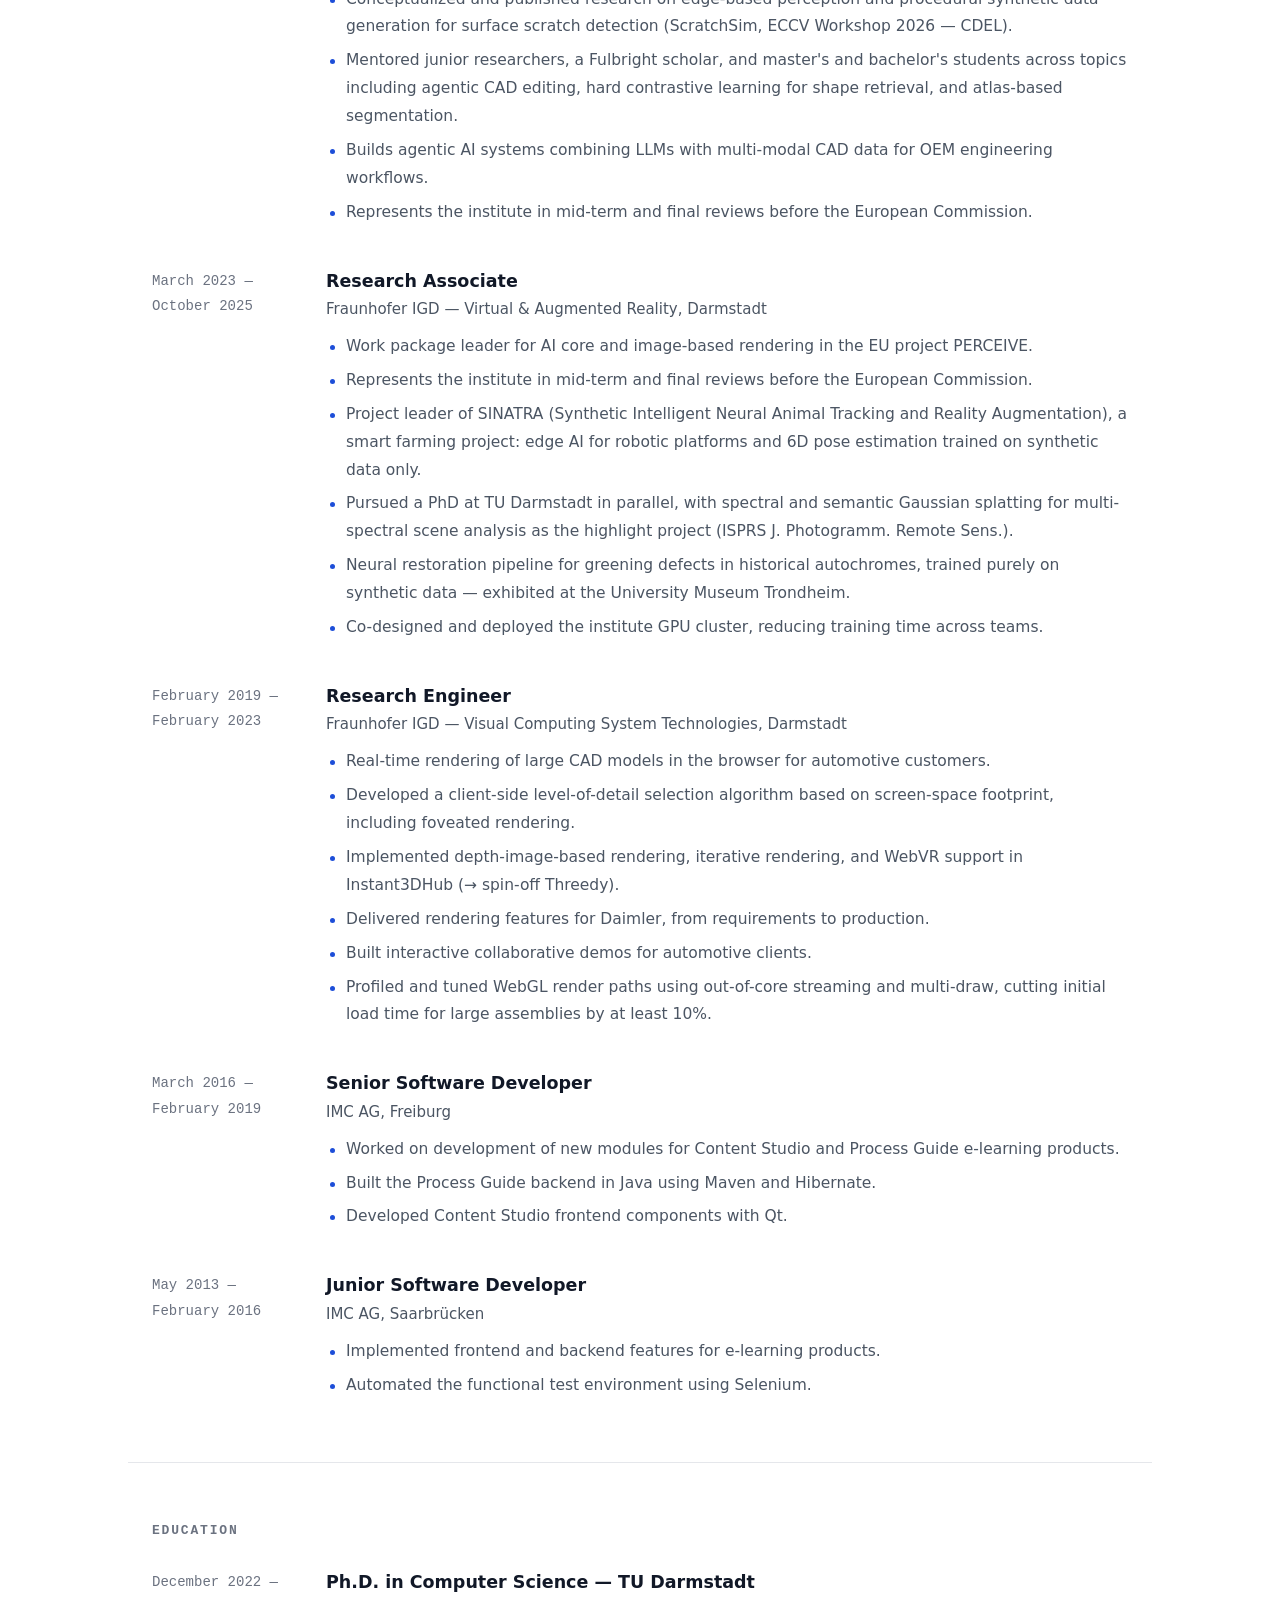
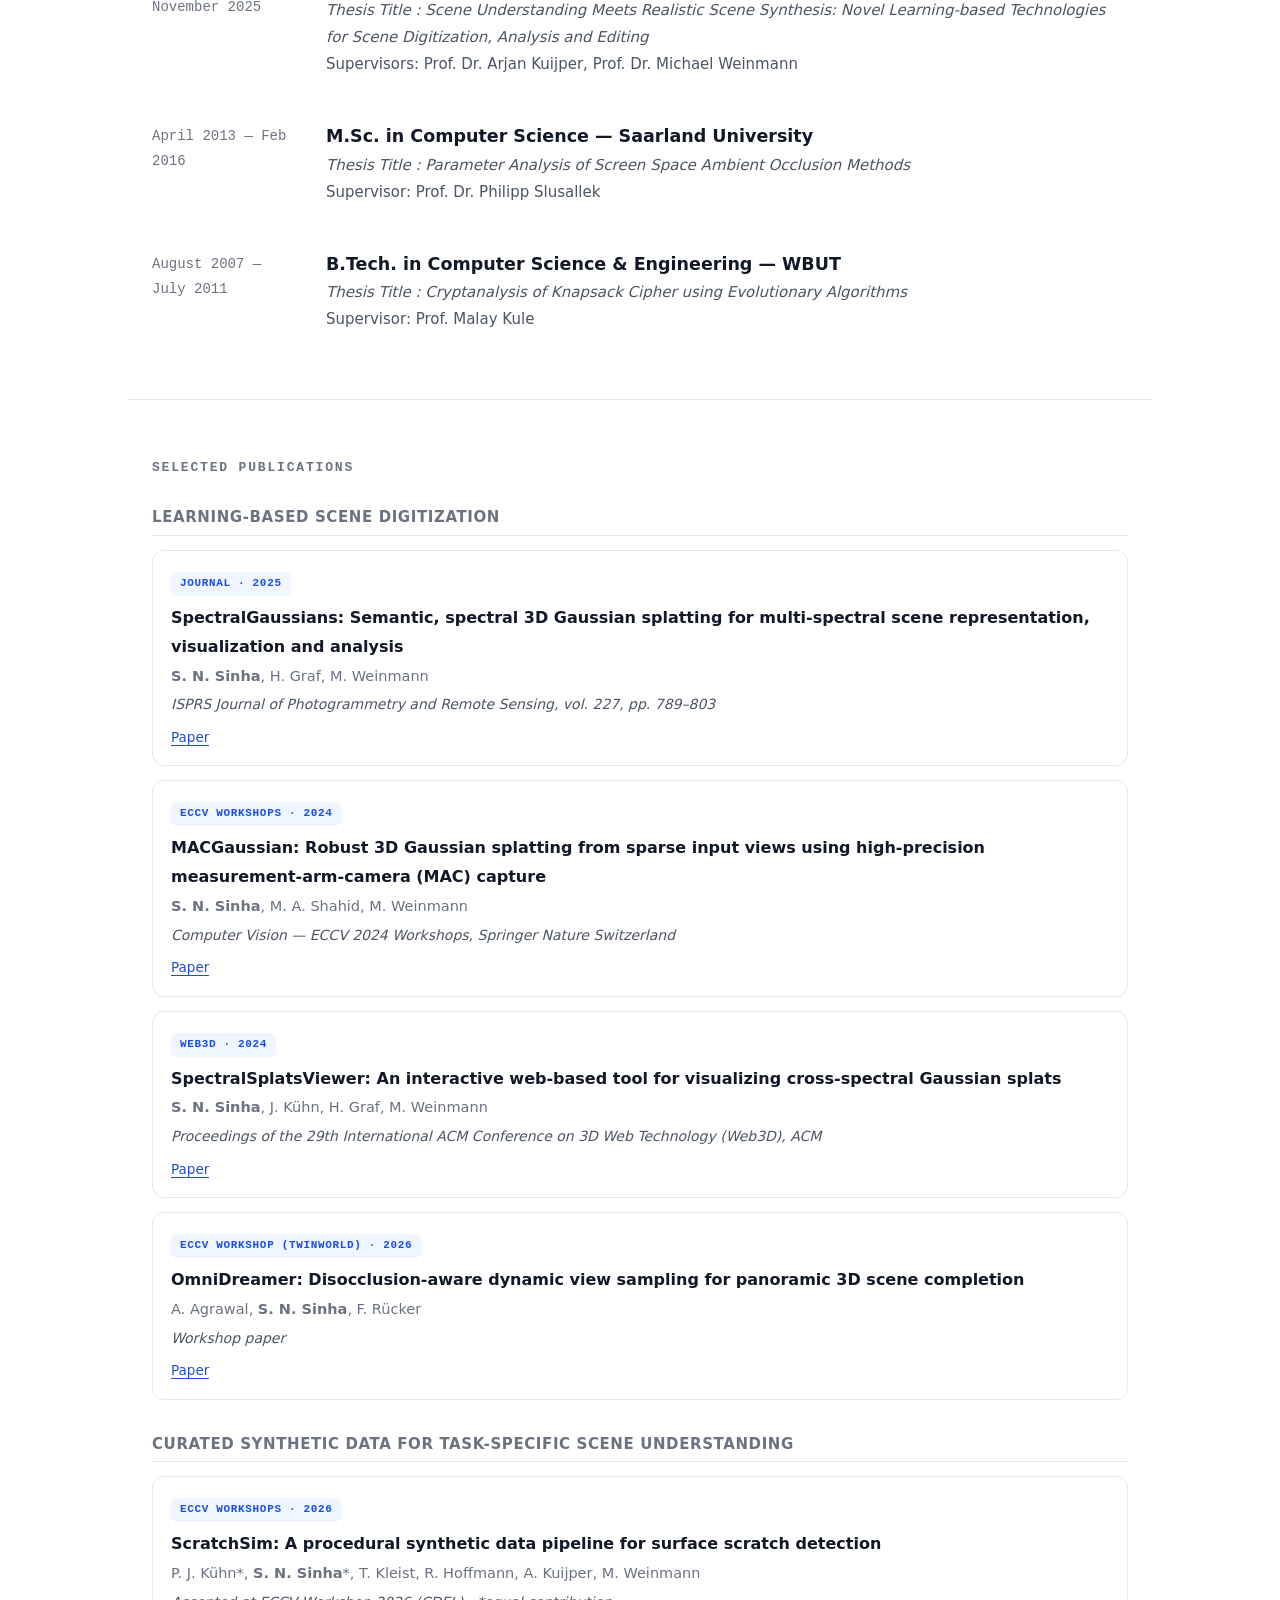
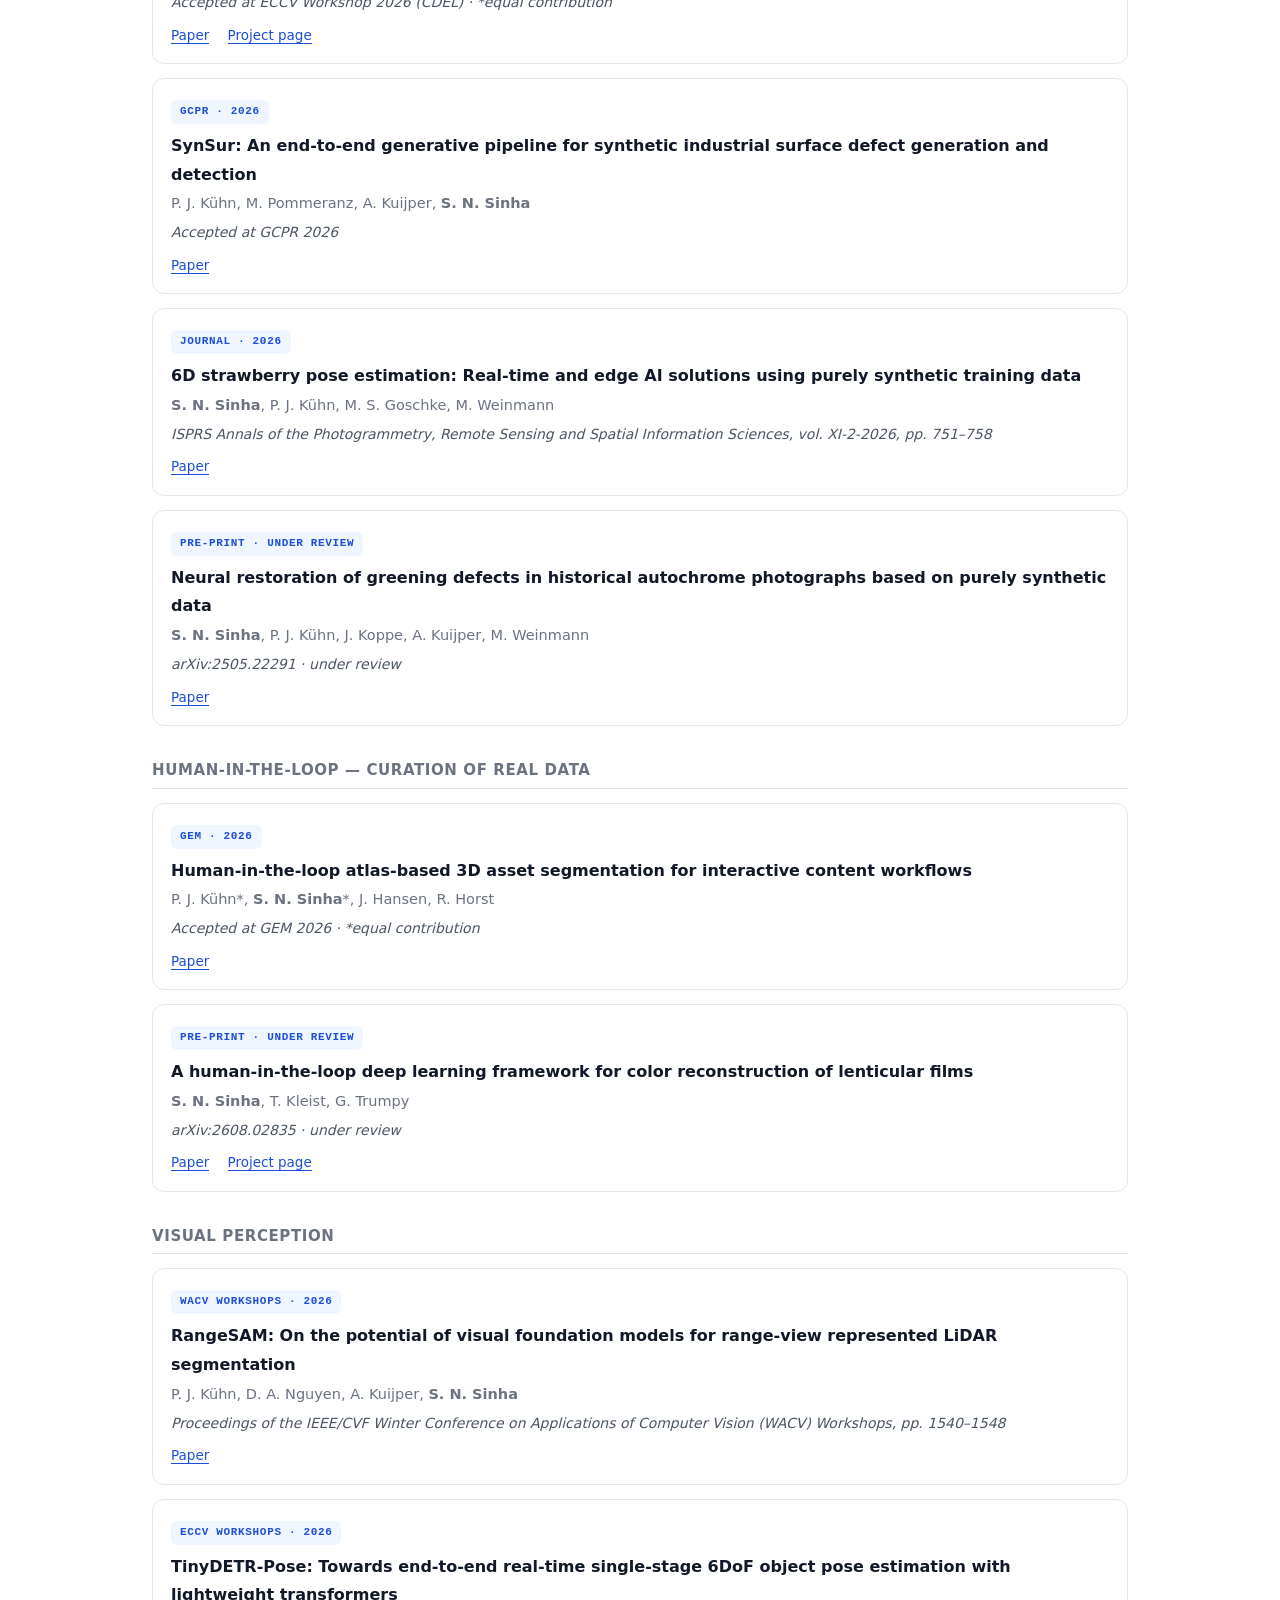
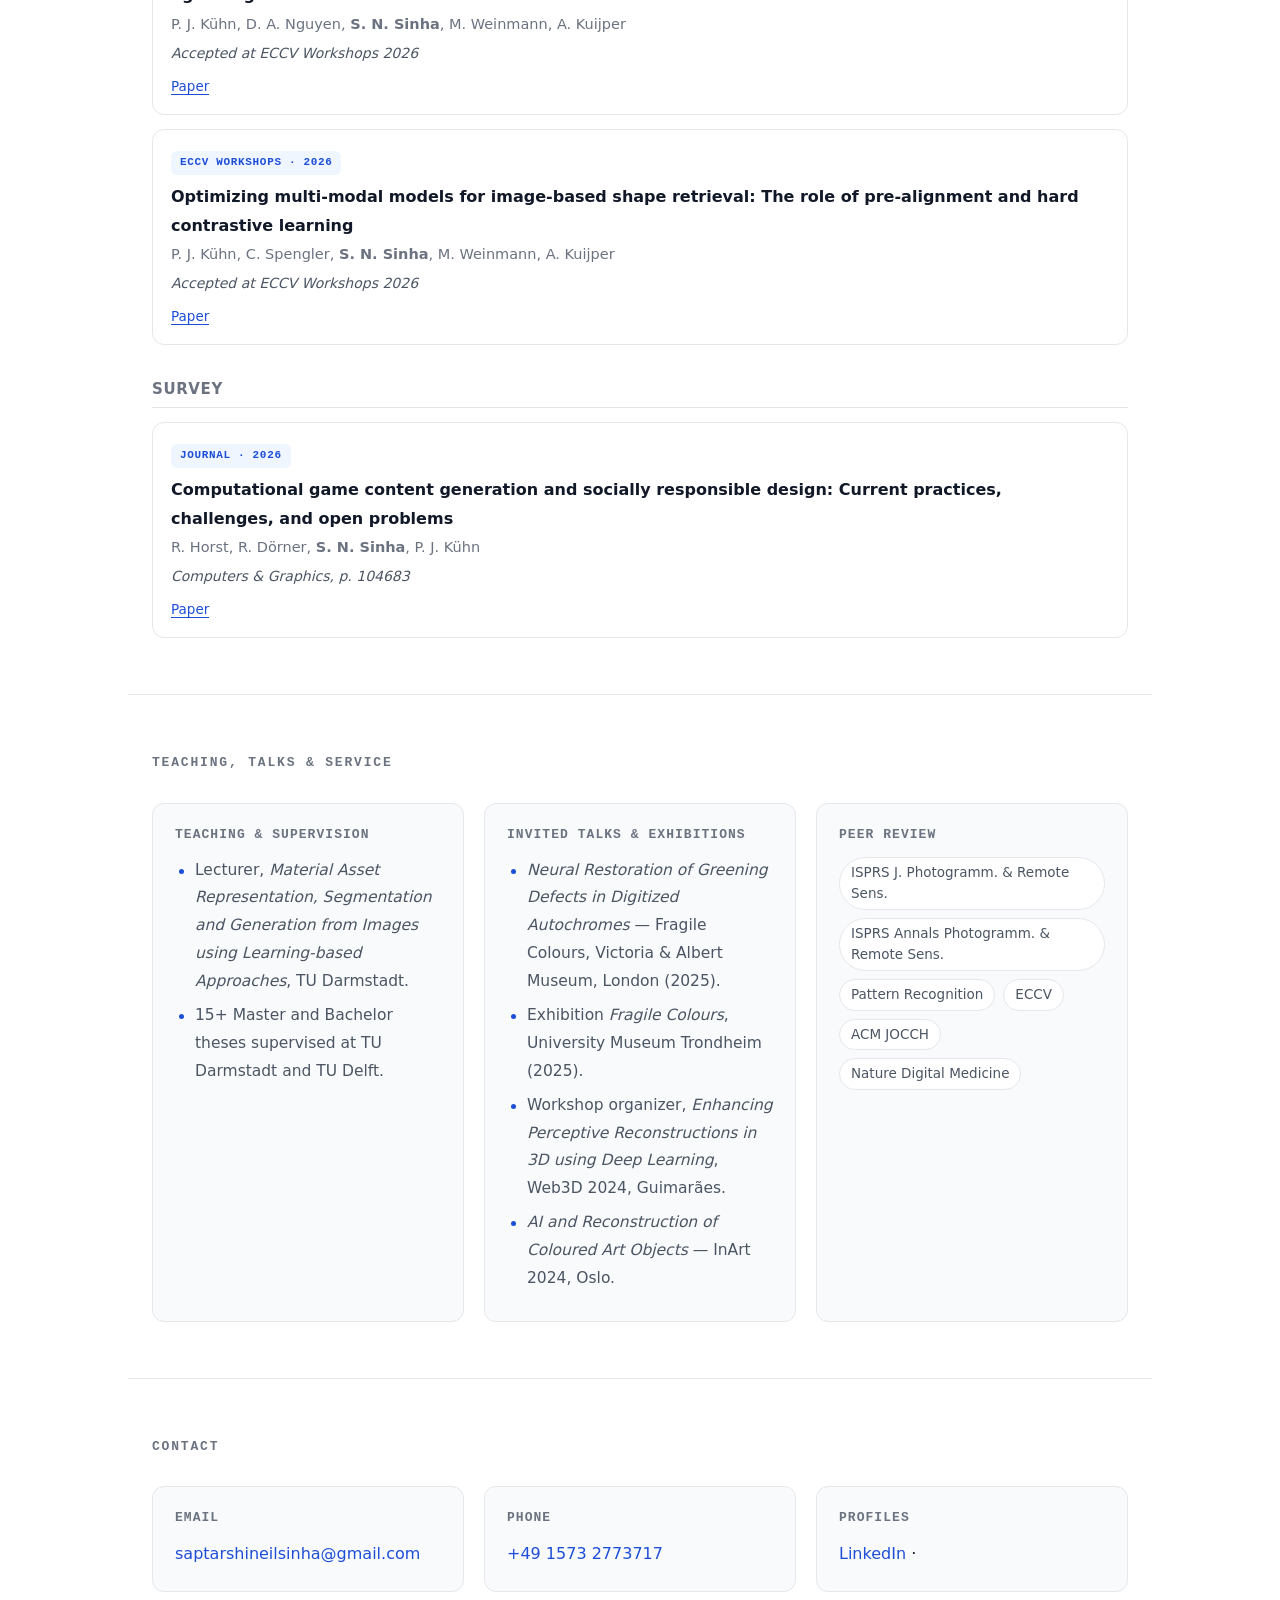
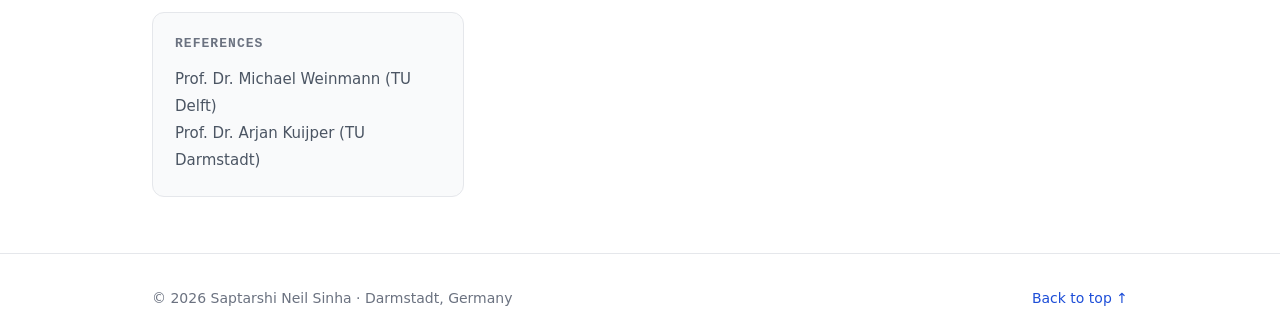
==== commit 8b492a53: "Adding curriculum vitae" ====
--- a/index.html
+++ b/index.html
@@ -4,7 +4,7 @@
 <meta charset="UTF-8">
 <meta name="viewport" content="width=device-width, initial-scale=1.0">
 <title>Saptarshi Neil Sinha, Ph.D. — Computer Graphics &amp; AI Scientist</title>
-<meta name="description" content="Personal page of Saptarshi Neil Sinha, Ph.D. —  enior 3D Vision & Perception Scientist">
+<meta name="description" content="Personal page of Saptarshi Neil Sinha, Ph.D. —  Senior 3D Vision & Perception Scientist">
 <link rel="stylesheet" href="css/style.css">
 </head>
 <body>
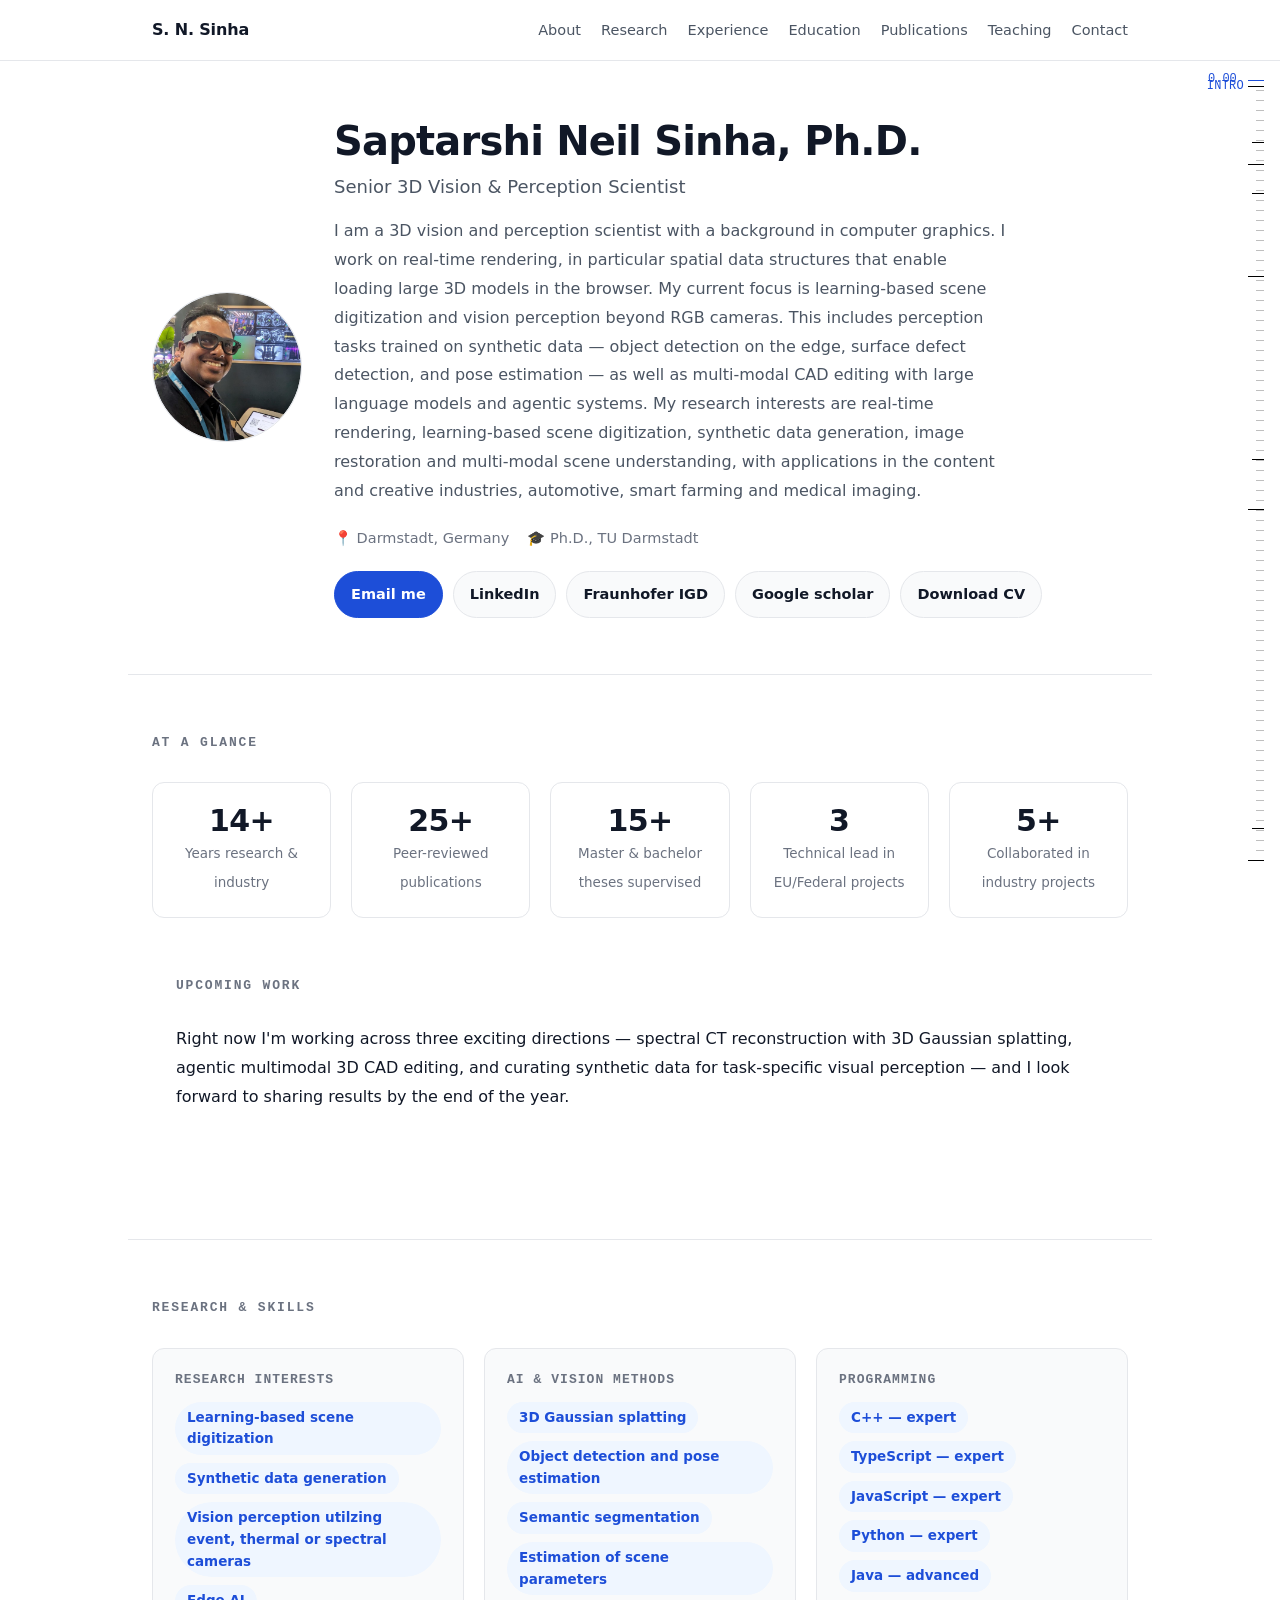
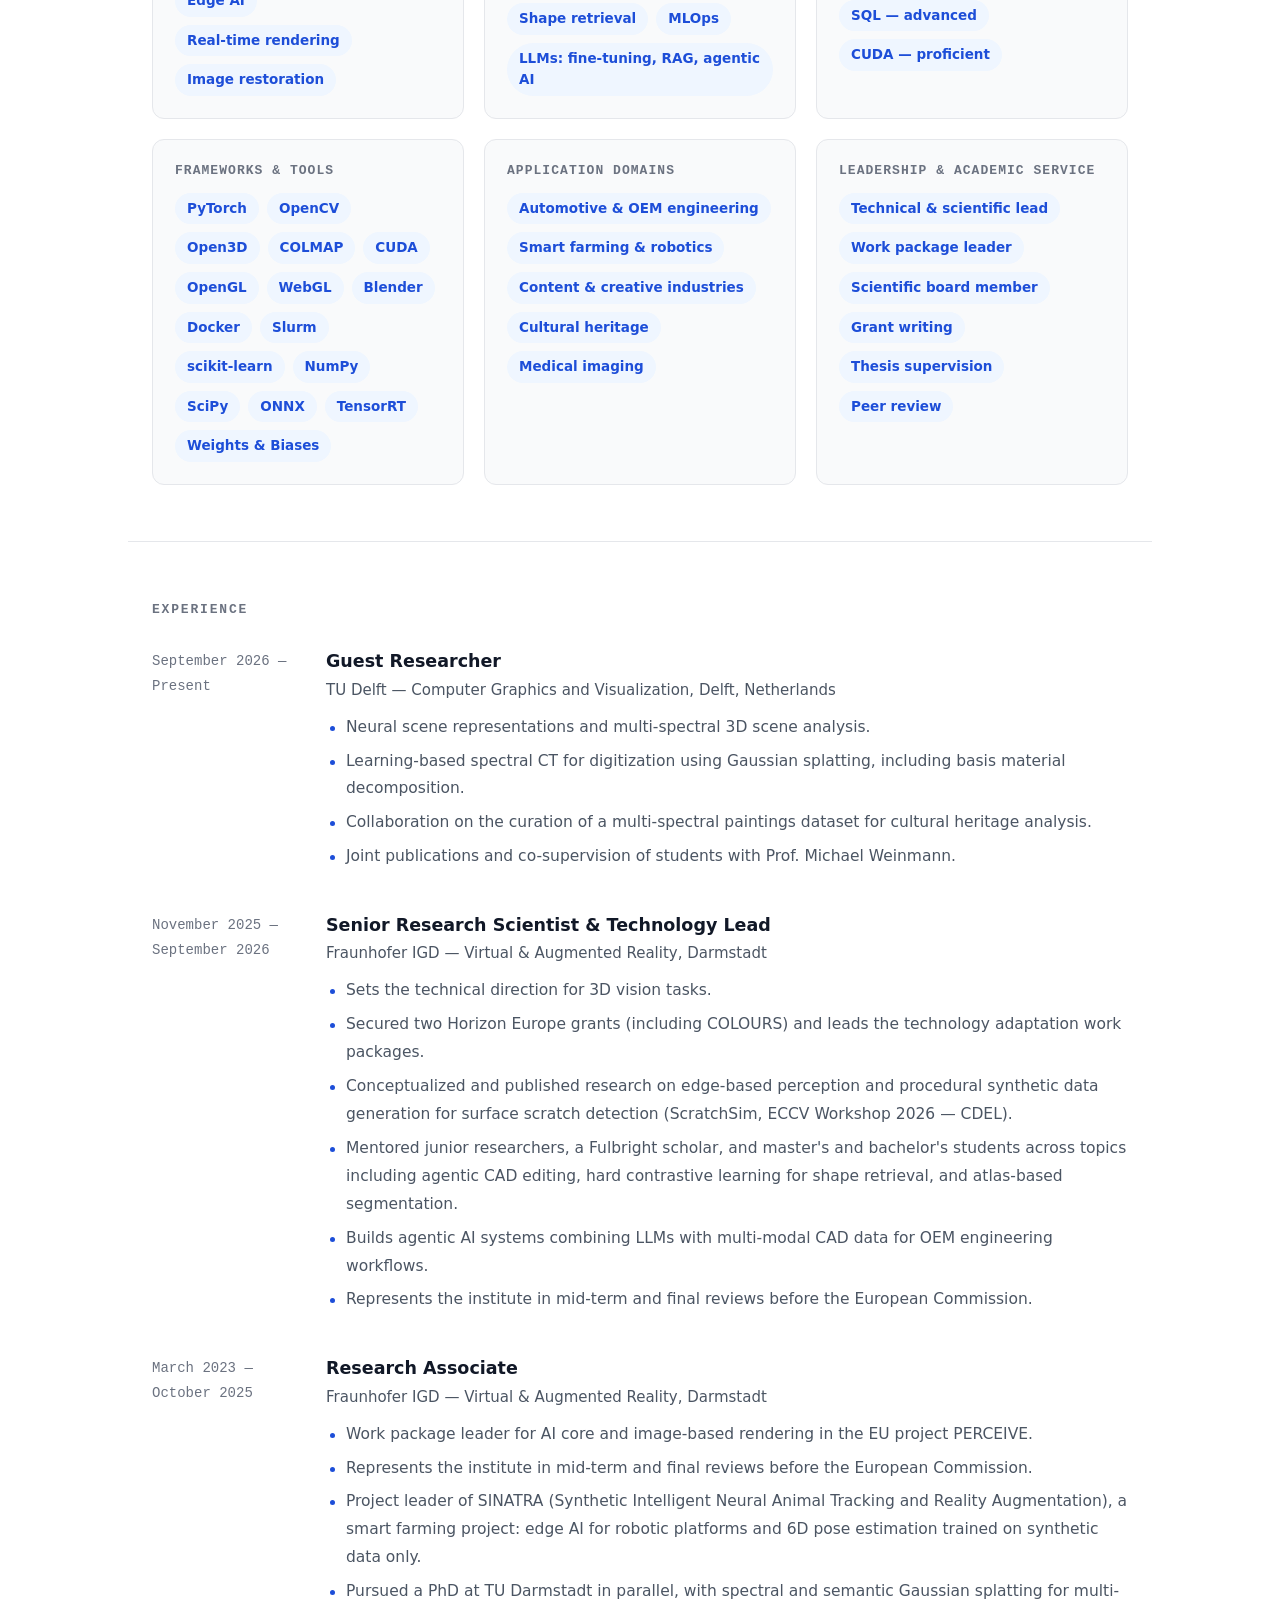
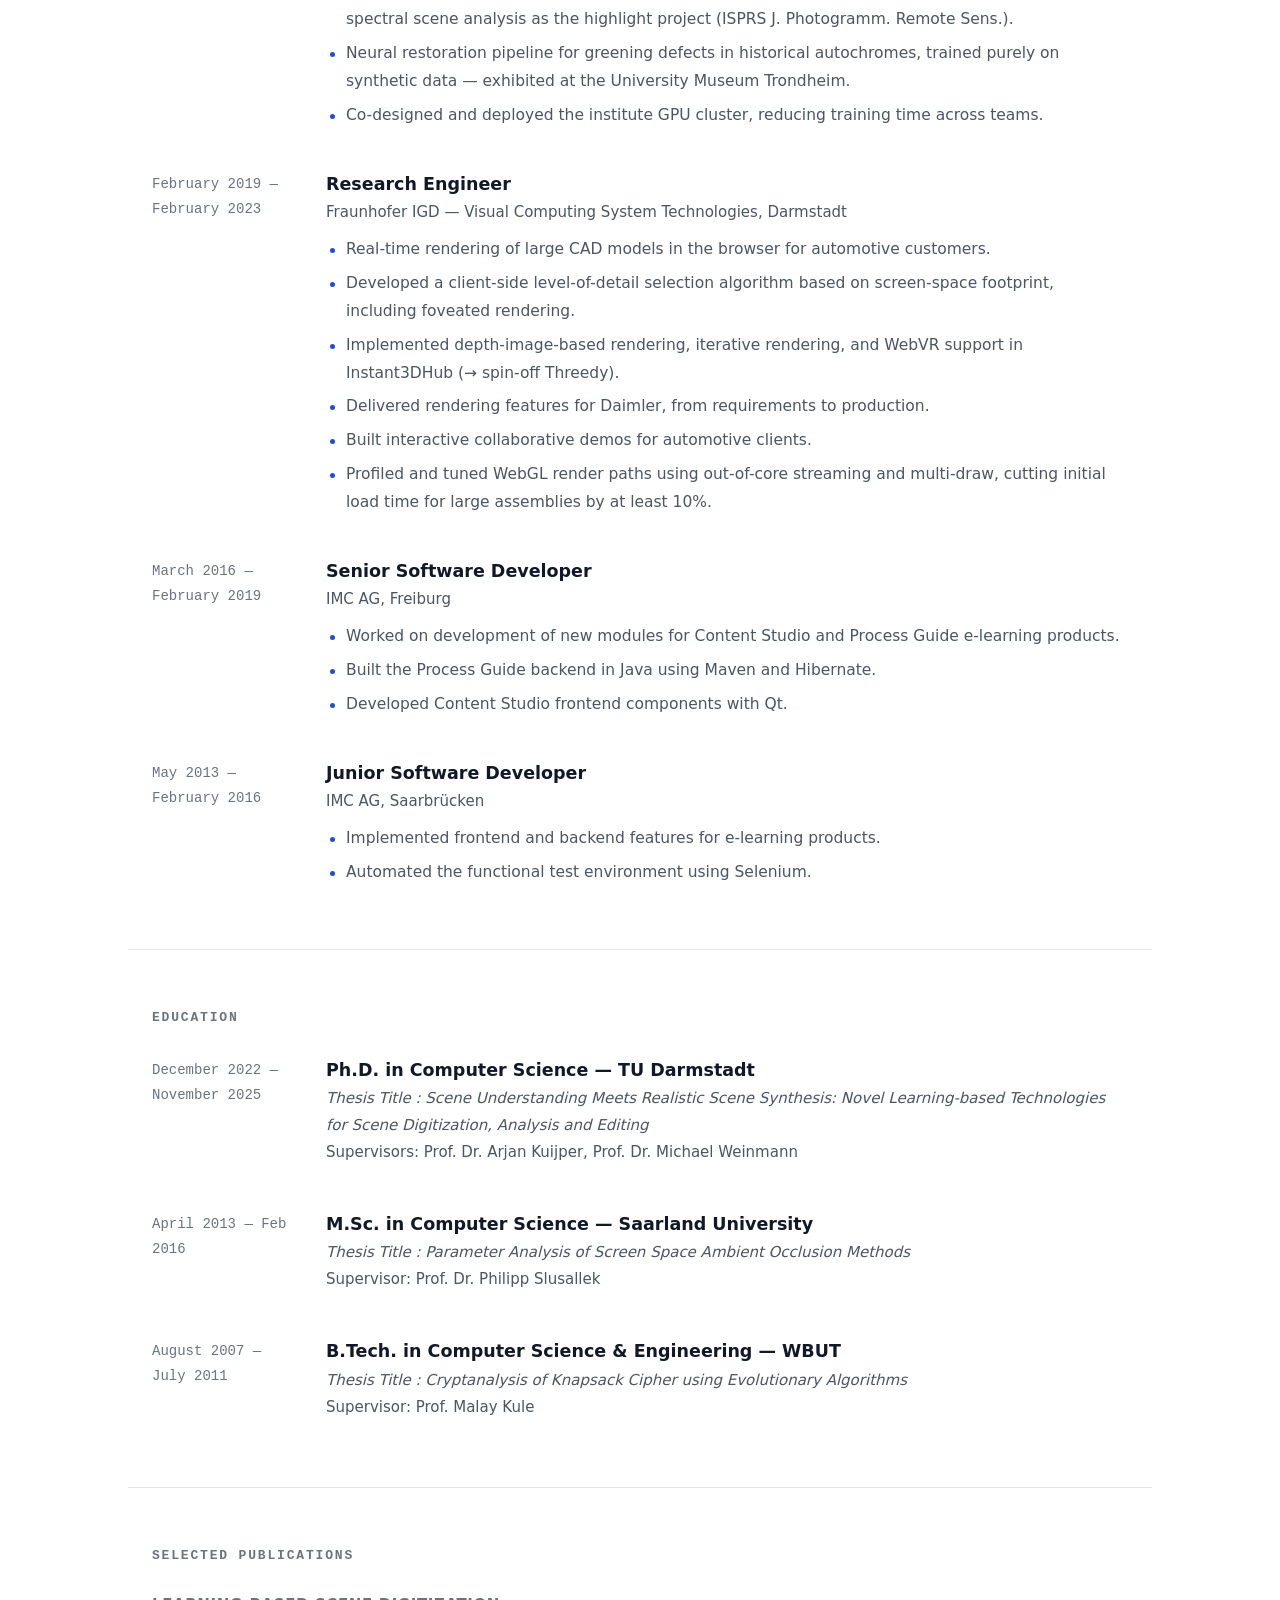
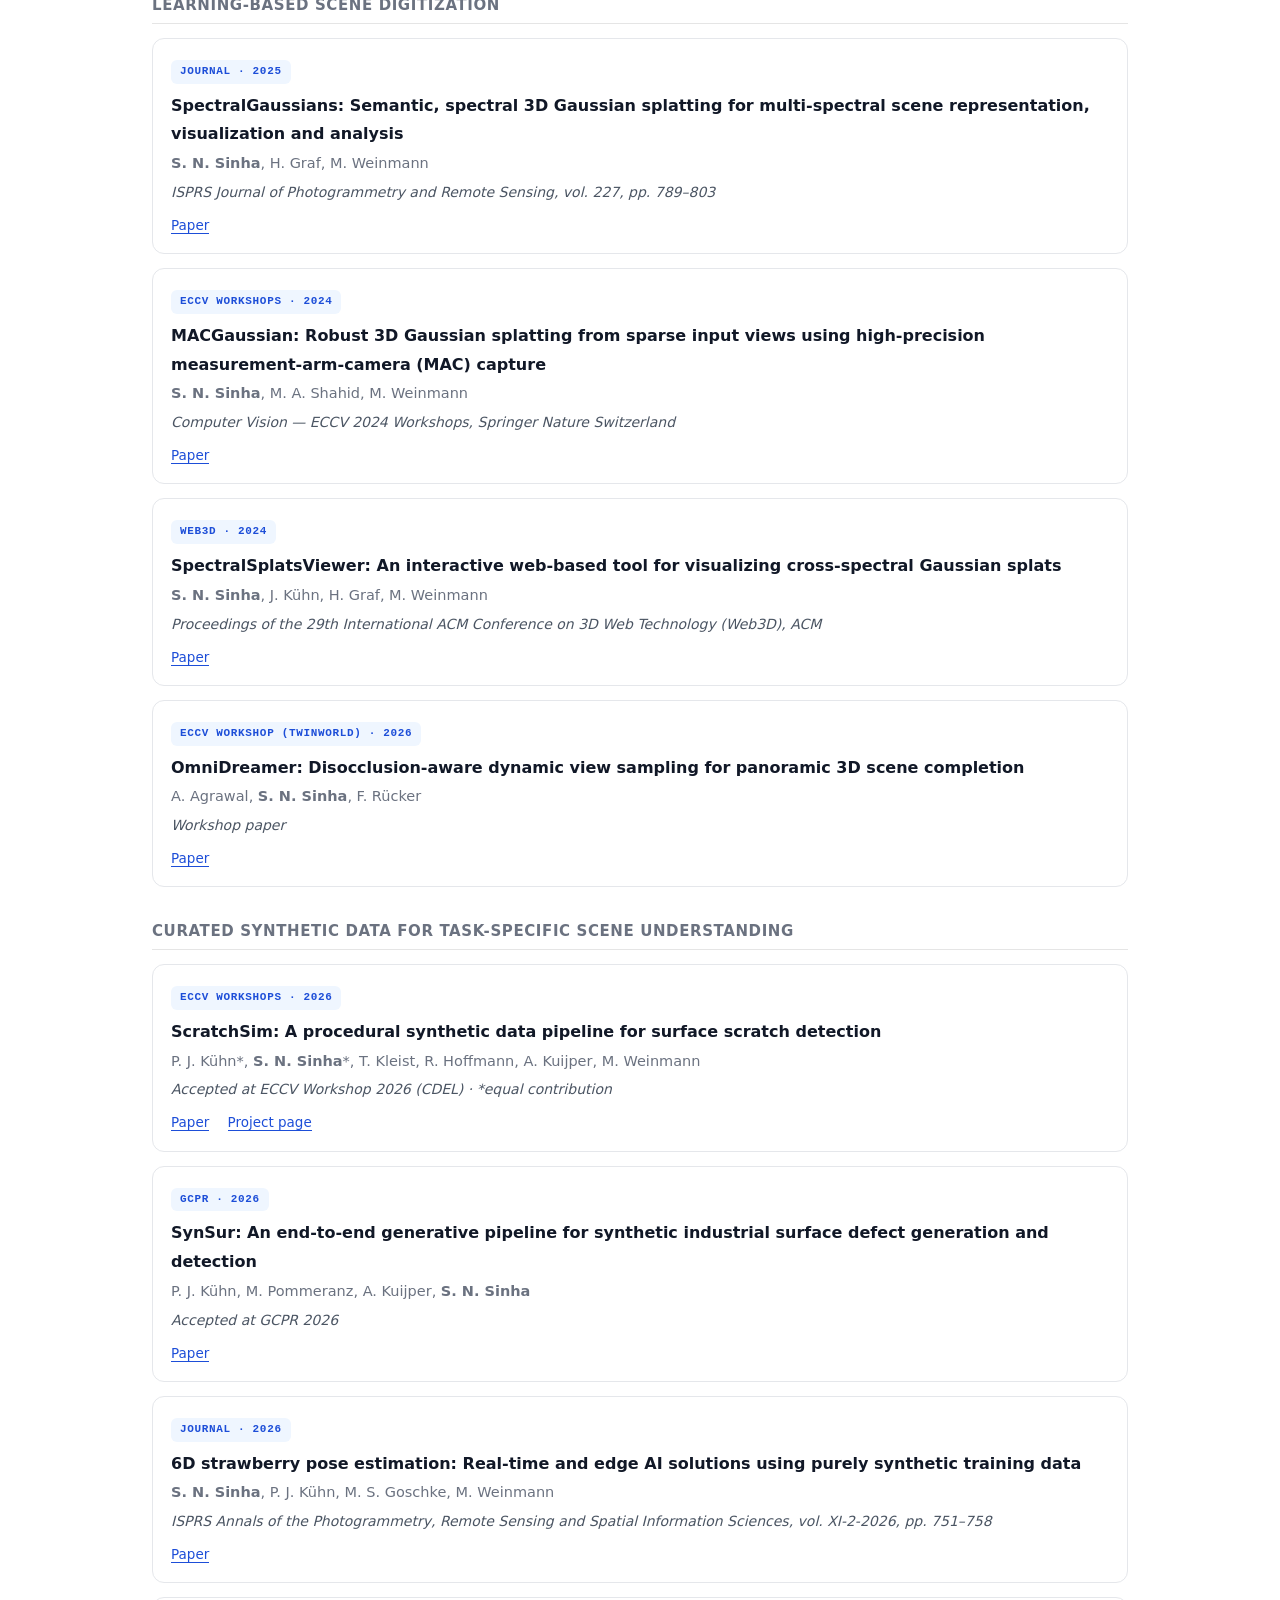
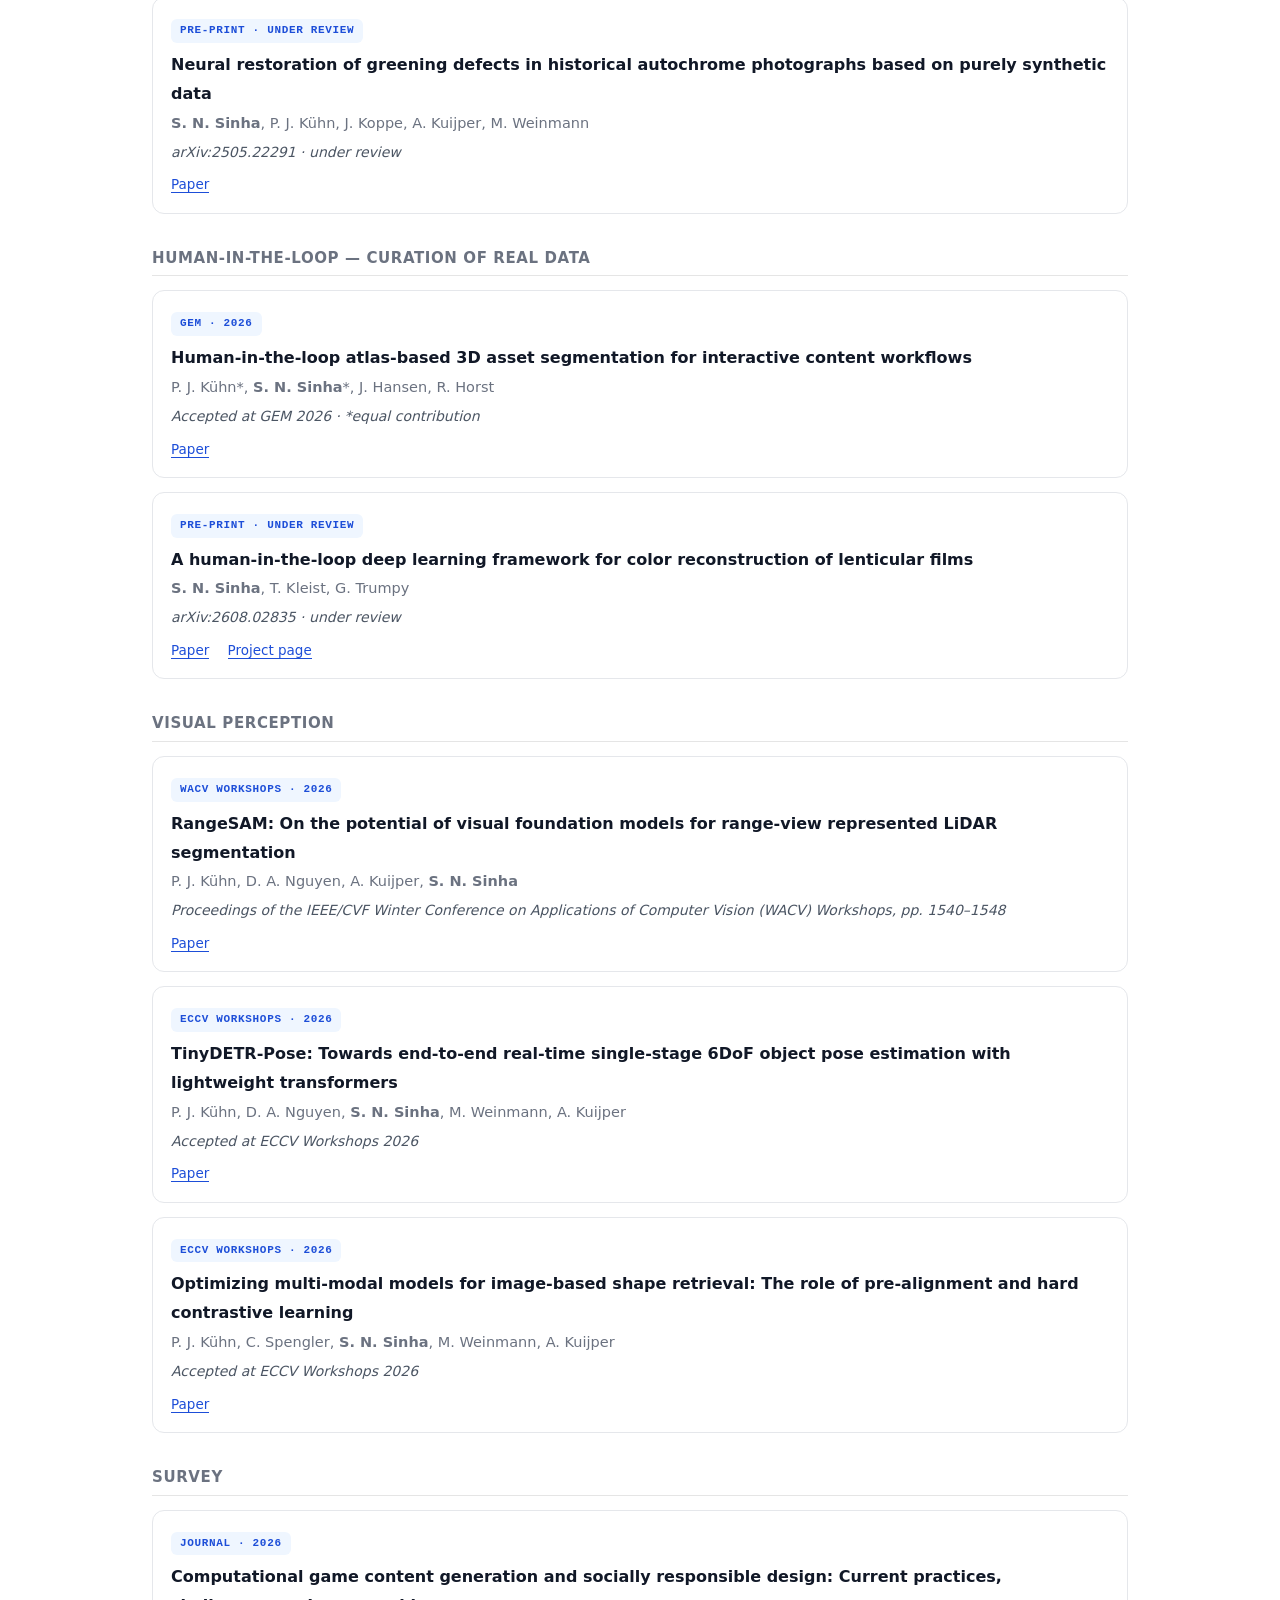
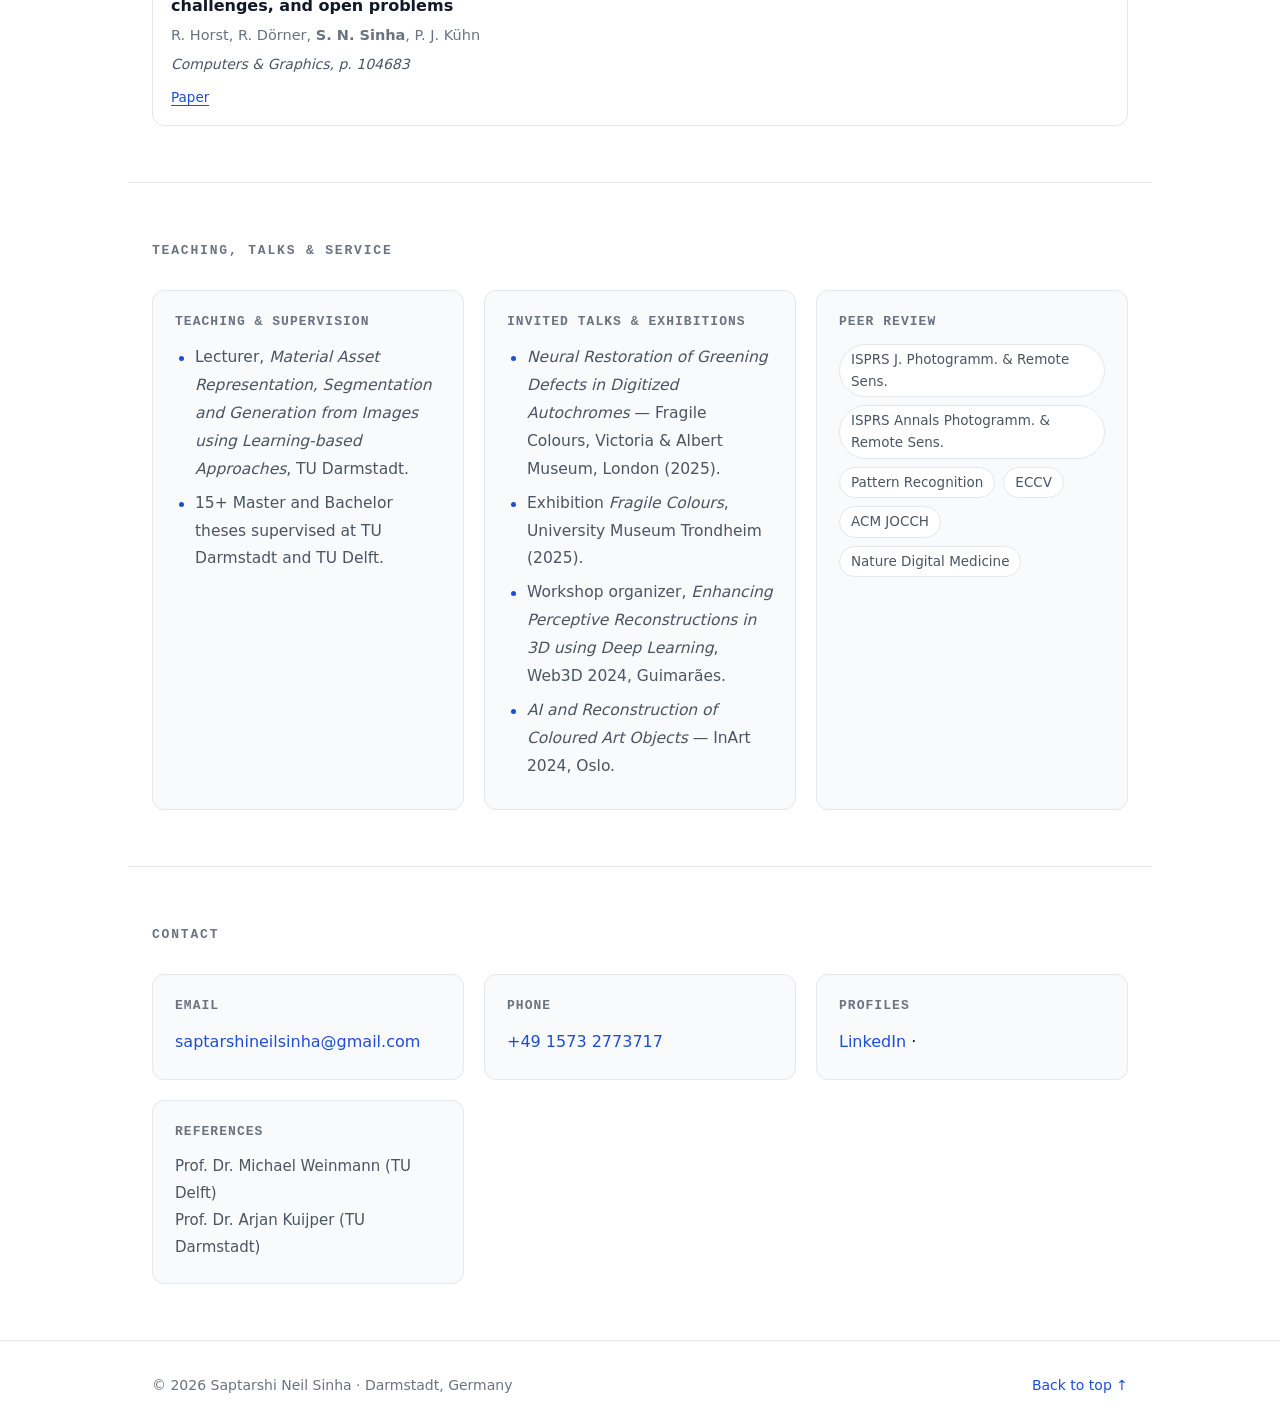
==== commit 53753129: "Minor corrections" ====
--- a/index.html
+++ b/index.html
@@ -3,7 +3,7 @@
 <head>
 <meta charset="UTF-8">
 <meta name="viewport" content="width=device-width, initial-scale=1.0">
-<title>Saptarshi Neil Sinha, Ph.D. — Computer Graphics &amp; AI Scientist</title>
+<title>Saptarshi Neil Sinha, Ph.D. — Senior 3D Vision &amp; Perception Scientist</title>
 <meta name="description" content="Personal page of Saptarshi Neil Sinha, Ph.D. —  Senior 3D Vision & Perception Scientist">
 <link rel="stylesheet" href="css/style.css">
 </head>
--- a/css/style.css
+++ b/css/style.css
@@ -230,4 +230,23 @@
   text-decoration: none;
   border-bottom: 1px solid currentColor;
 }
-.pub .a strong{ font-weight: 700; }+.pub .a strong{ font-weight: 700; }
+
+.sectionbar { display: none; }
+
+@media (max-width: 768px) {
+  .sectionbar {
+    display: flex; gap: .5rem;
+    position: sticky; top: 56px; z-index: 90;
+    padding: .5rem .75rem;
+    overflow-x: auto; -webkit-overflow-scrolling: touch;
+    scrollbar-width: none;
+    background: #fff; border-bottom: 1px solid #e8e8e8;
+  }
+  .sectionbar::-webkit-scrollbar { display: none; }
+  .sectionbar a {
+    flex: 0 0 auto; padding: .4rem .8rem;
+    border: 1px solid #ddd; border-radius: 999px;
+    font-size: .85rem; text-decoration: none; white-space: nowrap;
+  }
+}
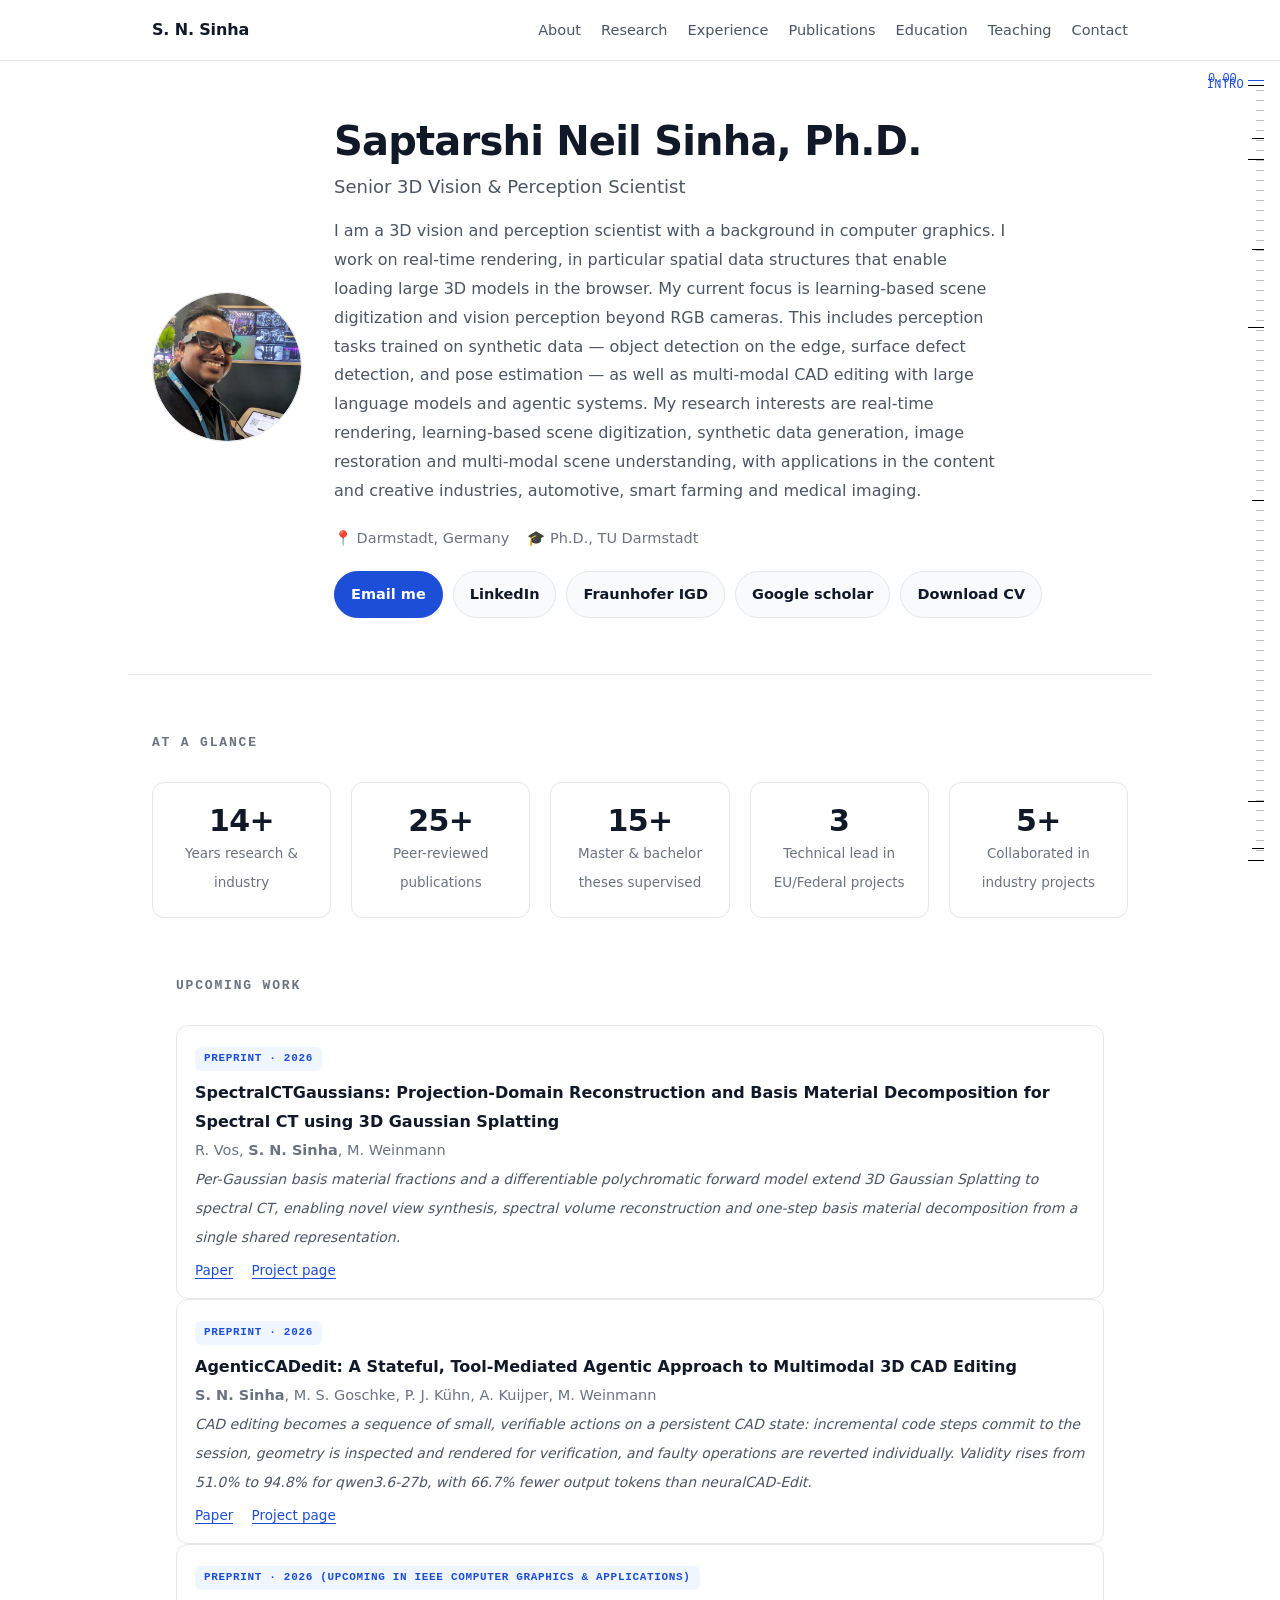
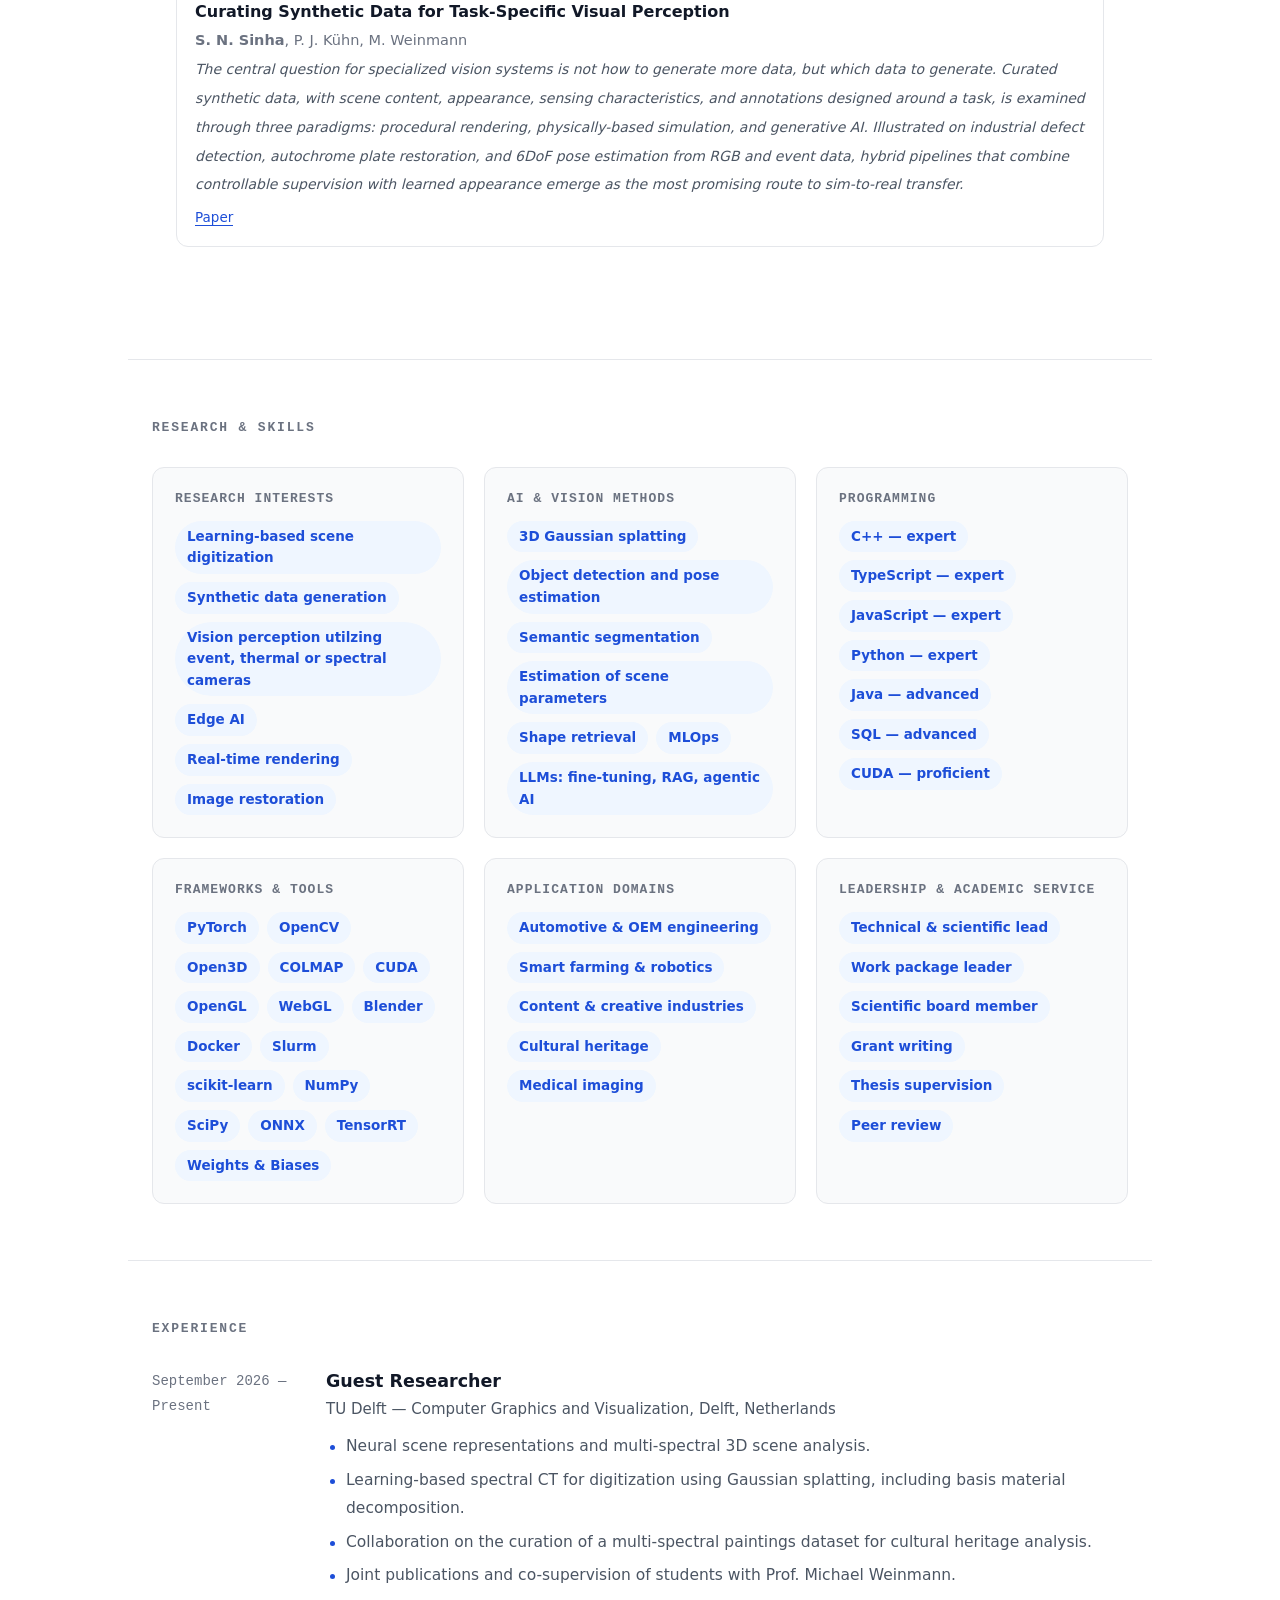
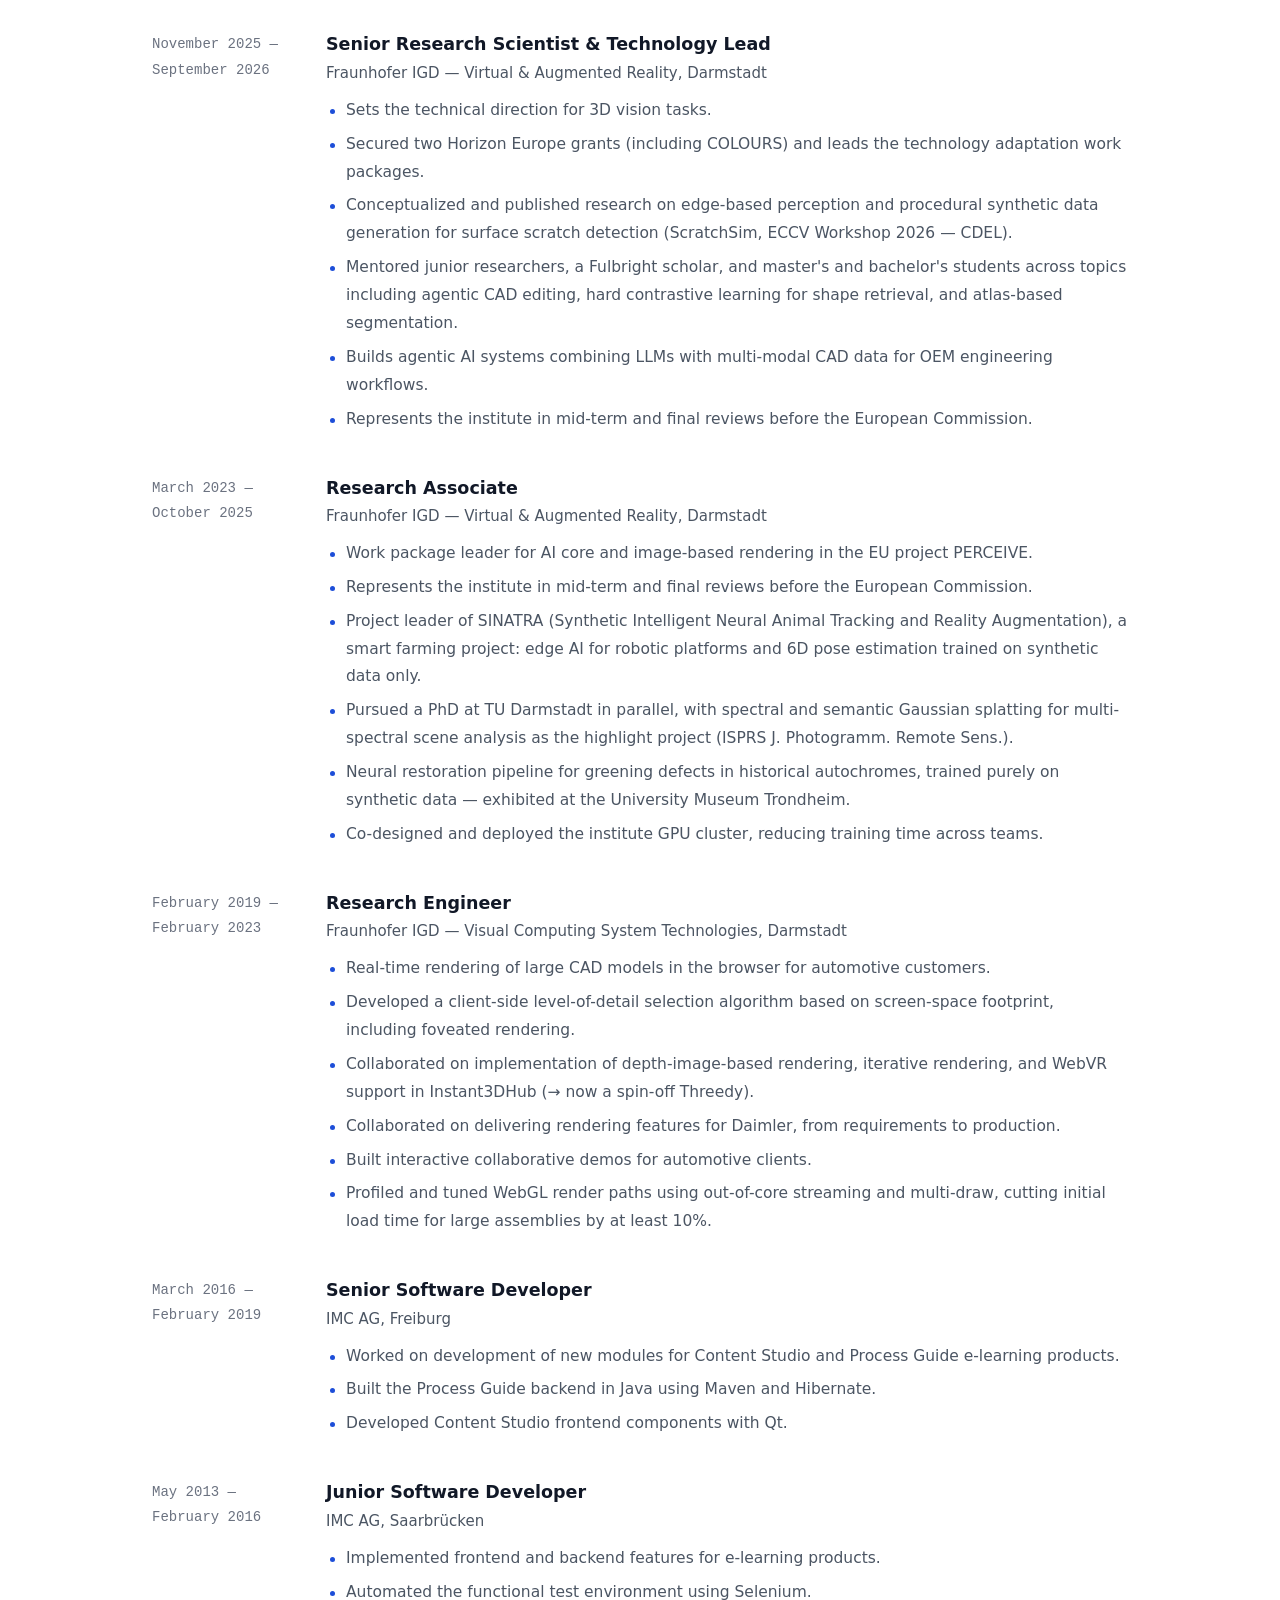
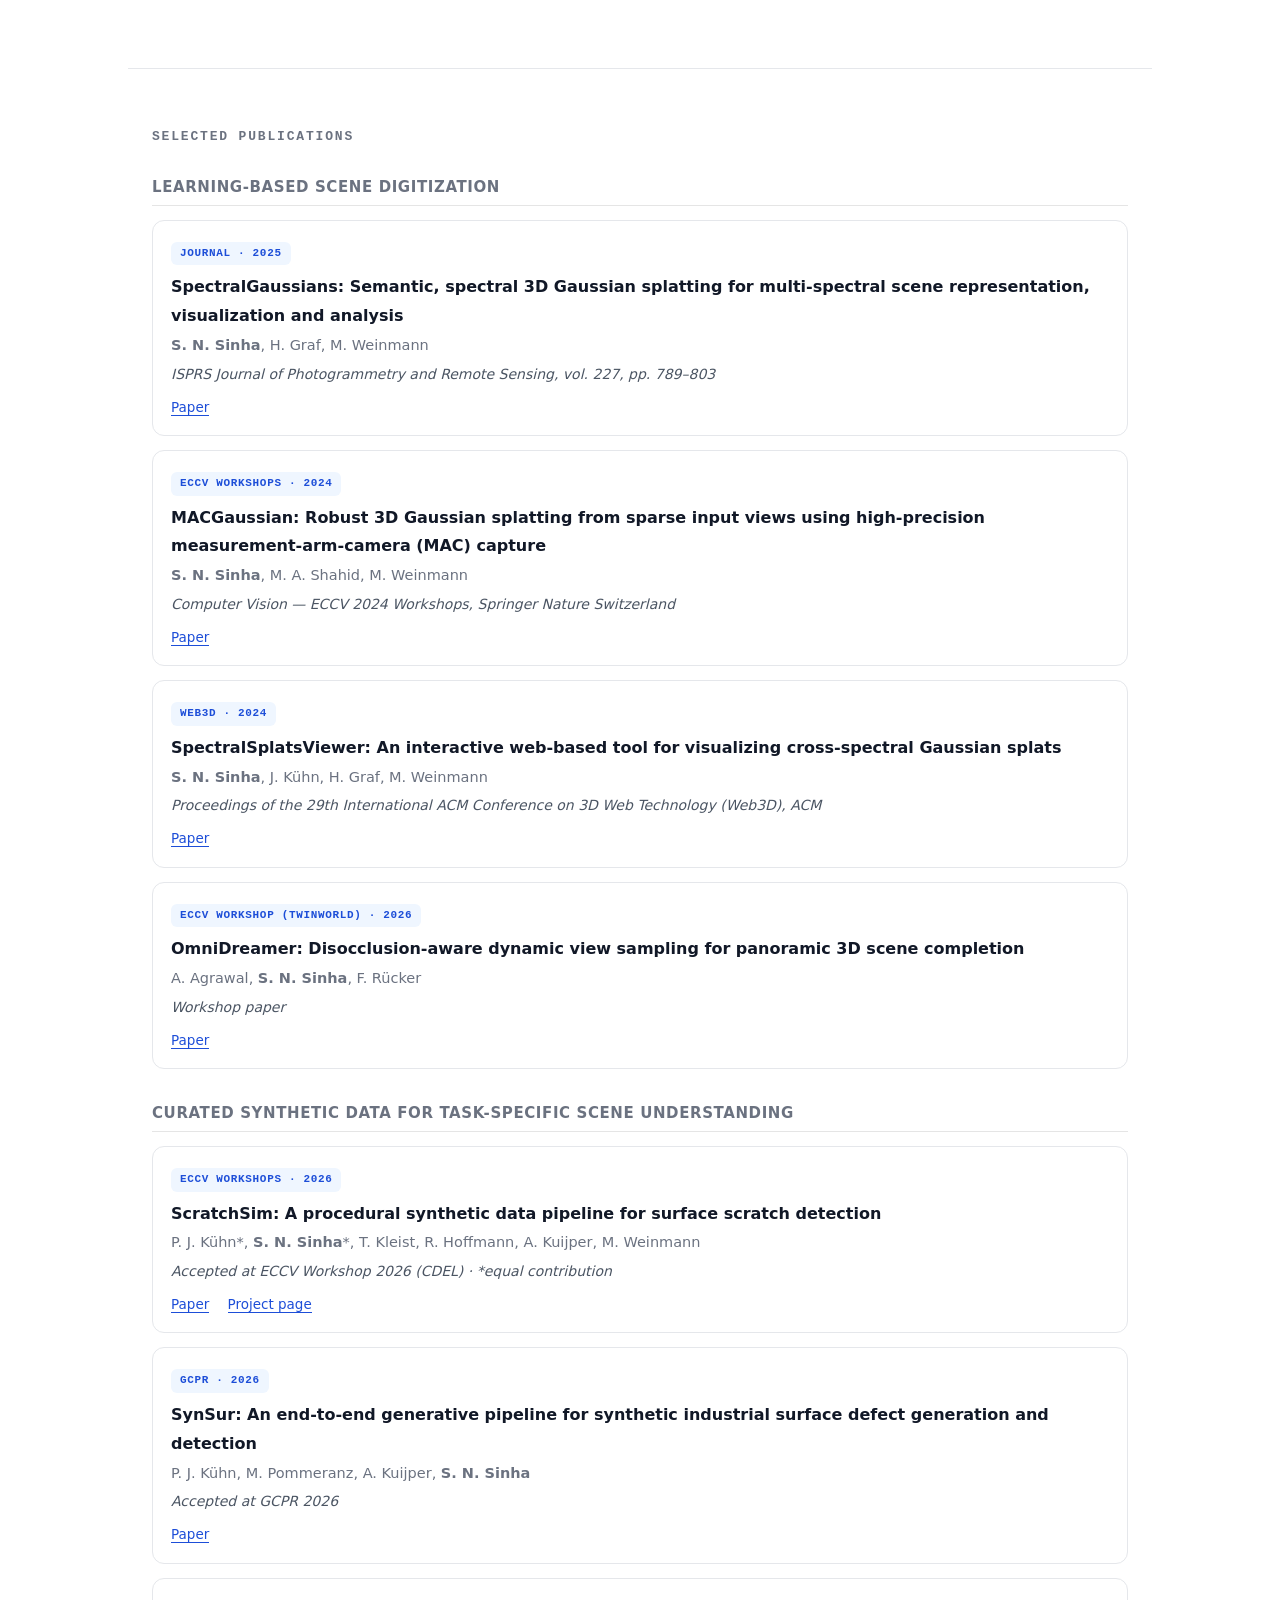
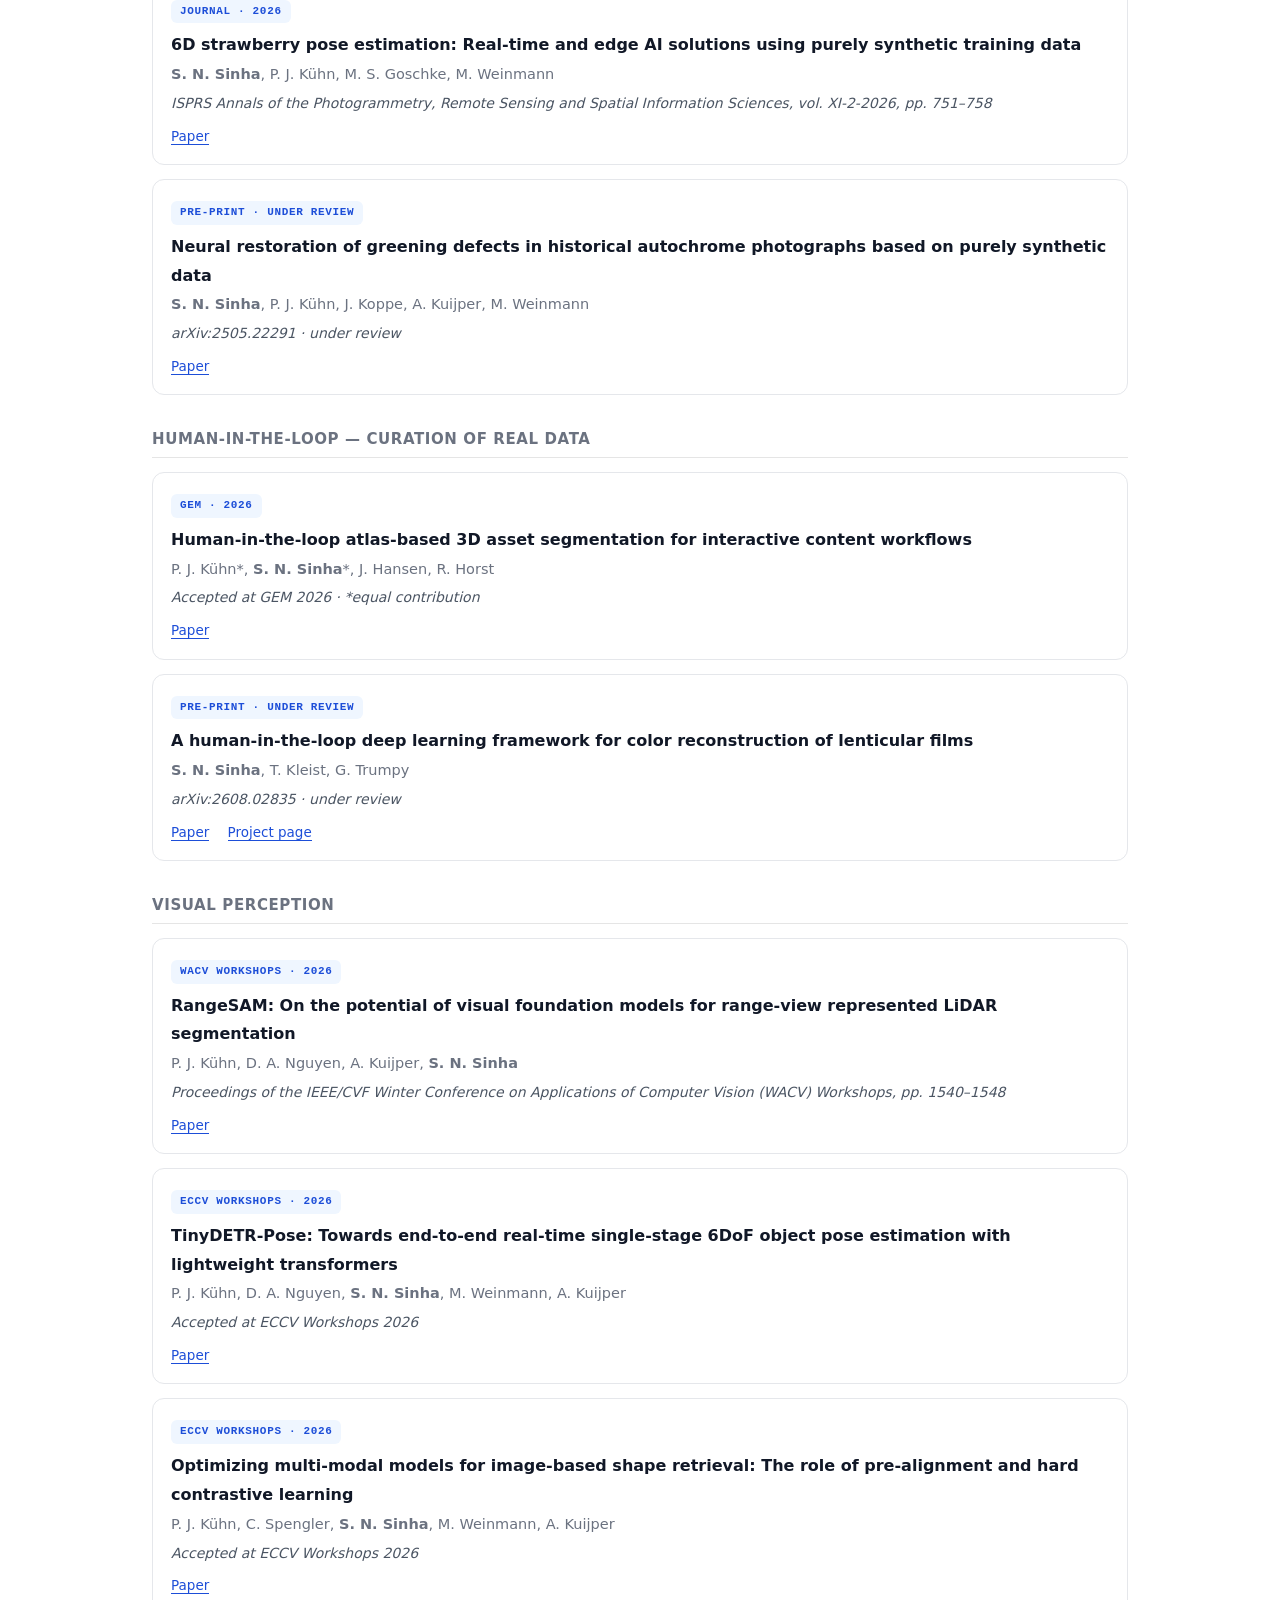
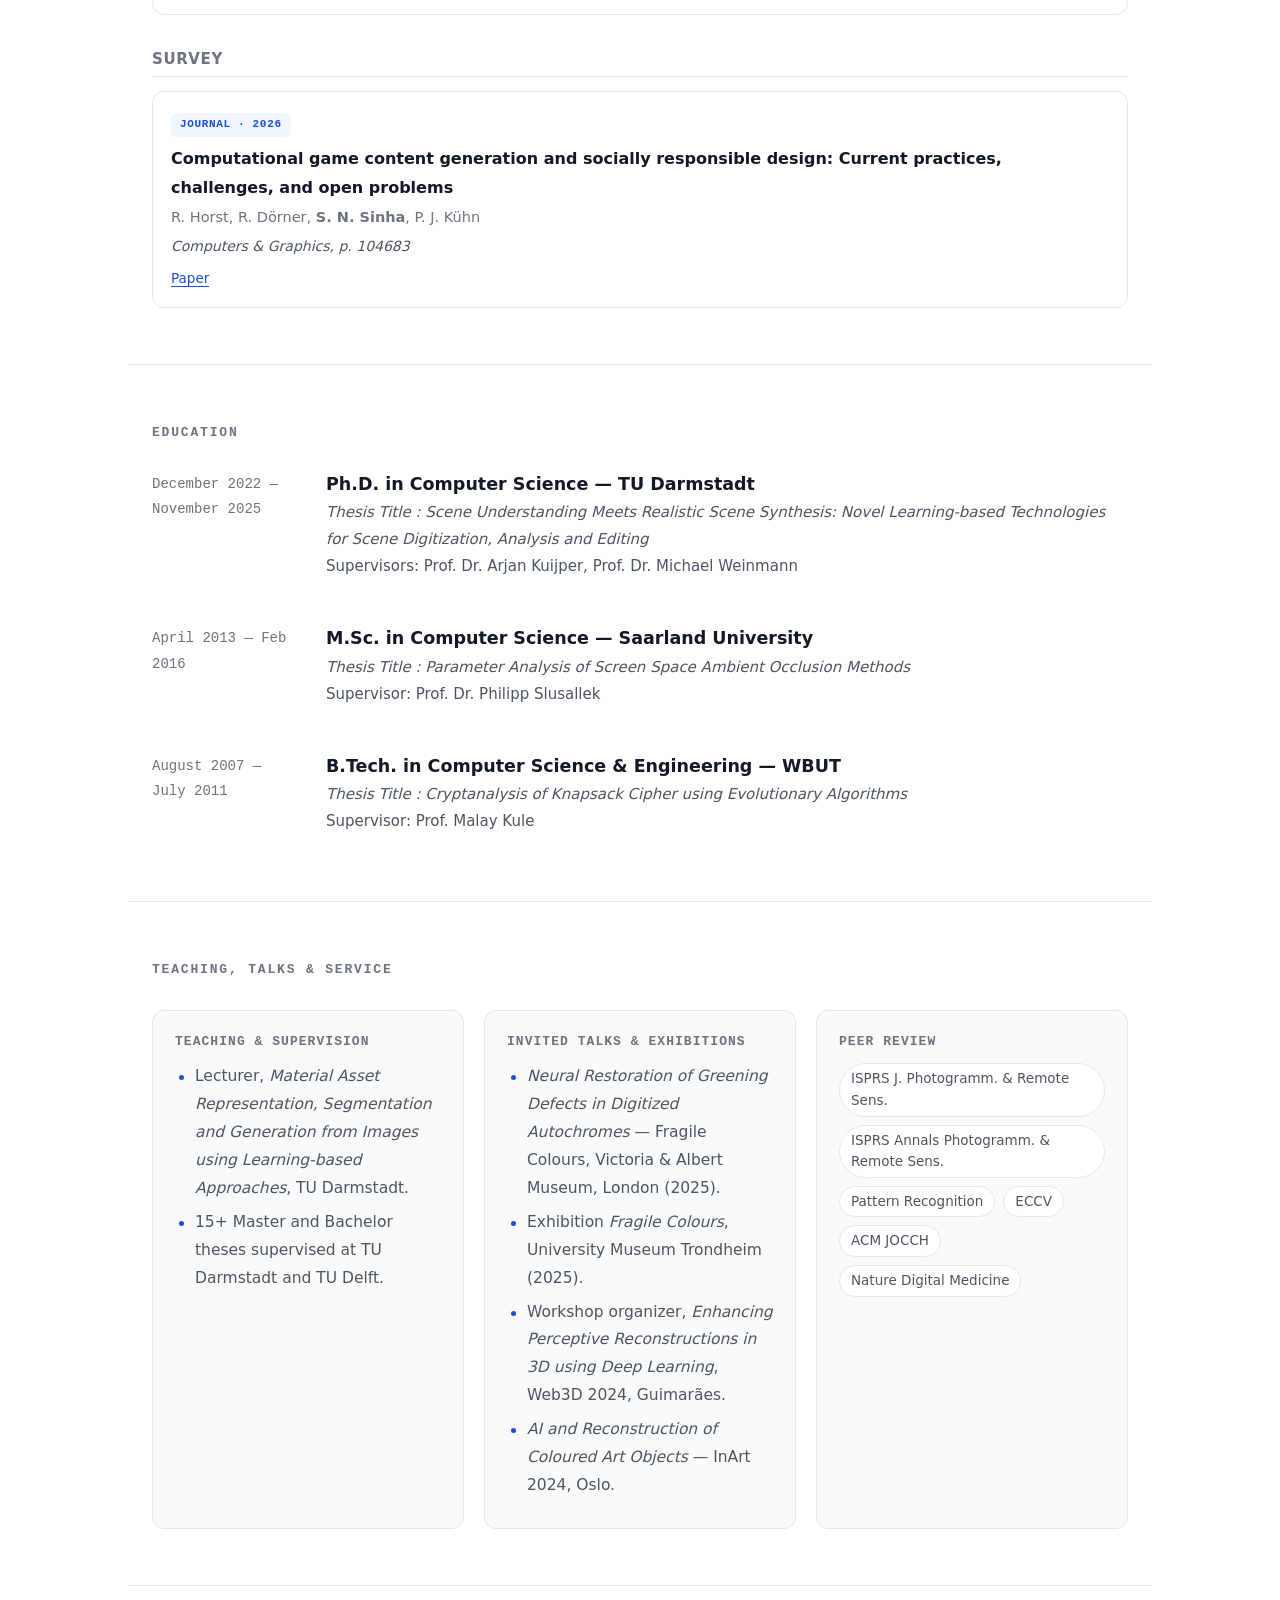
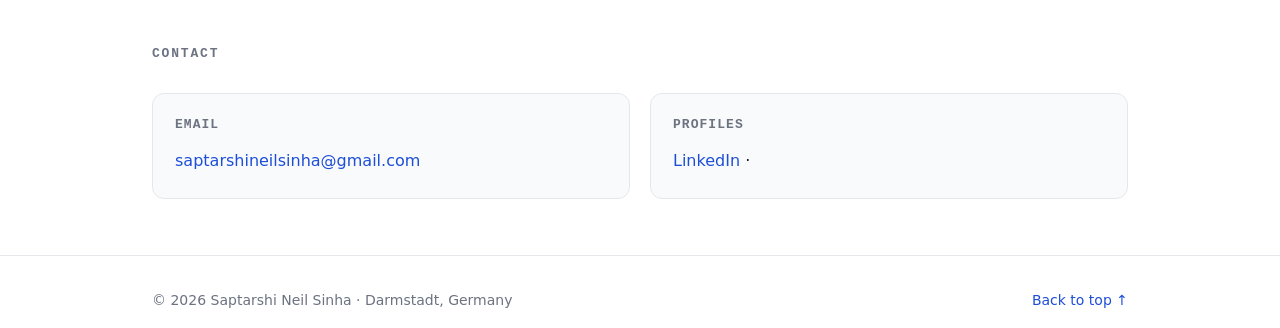
==== commit 018926c2: "updating the website" ====
--- a/index.html
+++ b/index.html
@@ -27,8 +27,8 @@
   <div data-include="text/about.html"></div>
   <div data-include="text/research.html"></div>
   <div data-include="text/experience.html"></div>
+  <div data-include="text/publications.html"></div>
   <div data-include="text/education.html"></div>
-  <div data-include="text/publications.html"></div>
   <div data-include="text/teaching.html"></div>
   <div data-include="text/contact.html"></div>
 </main>
